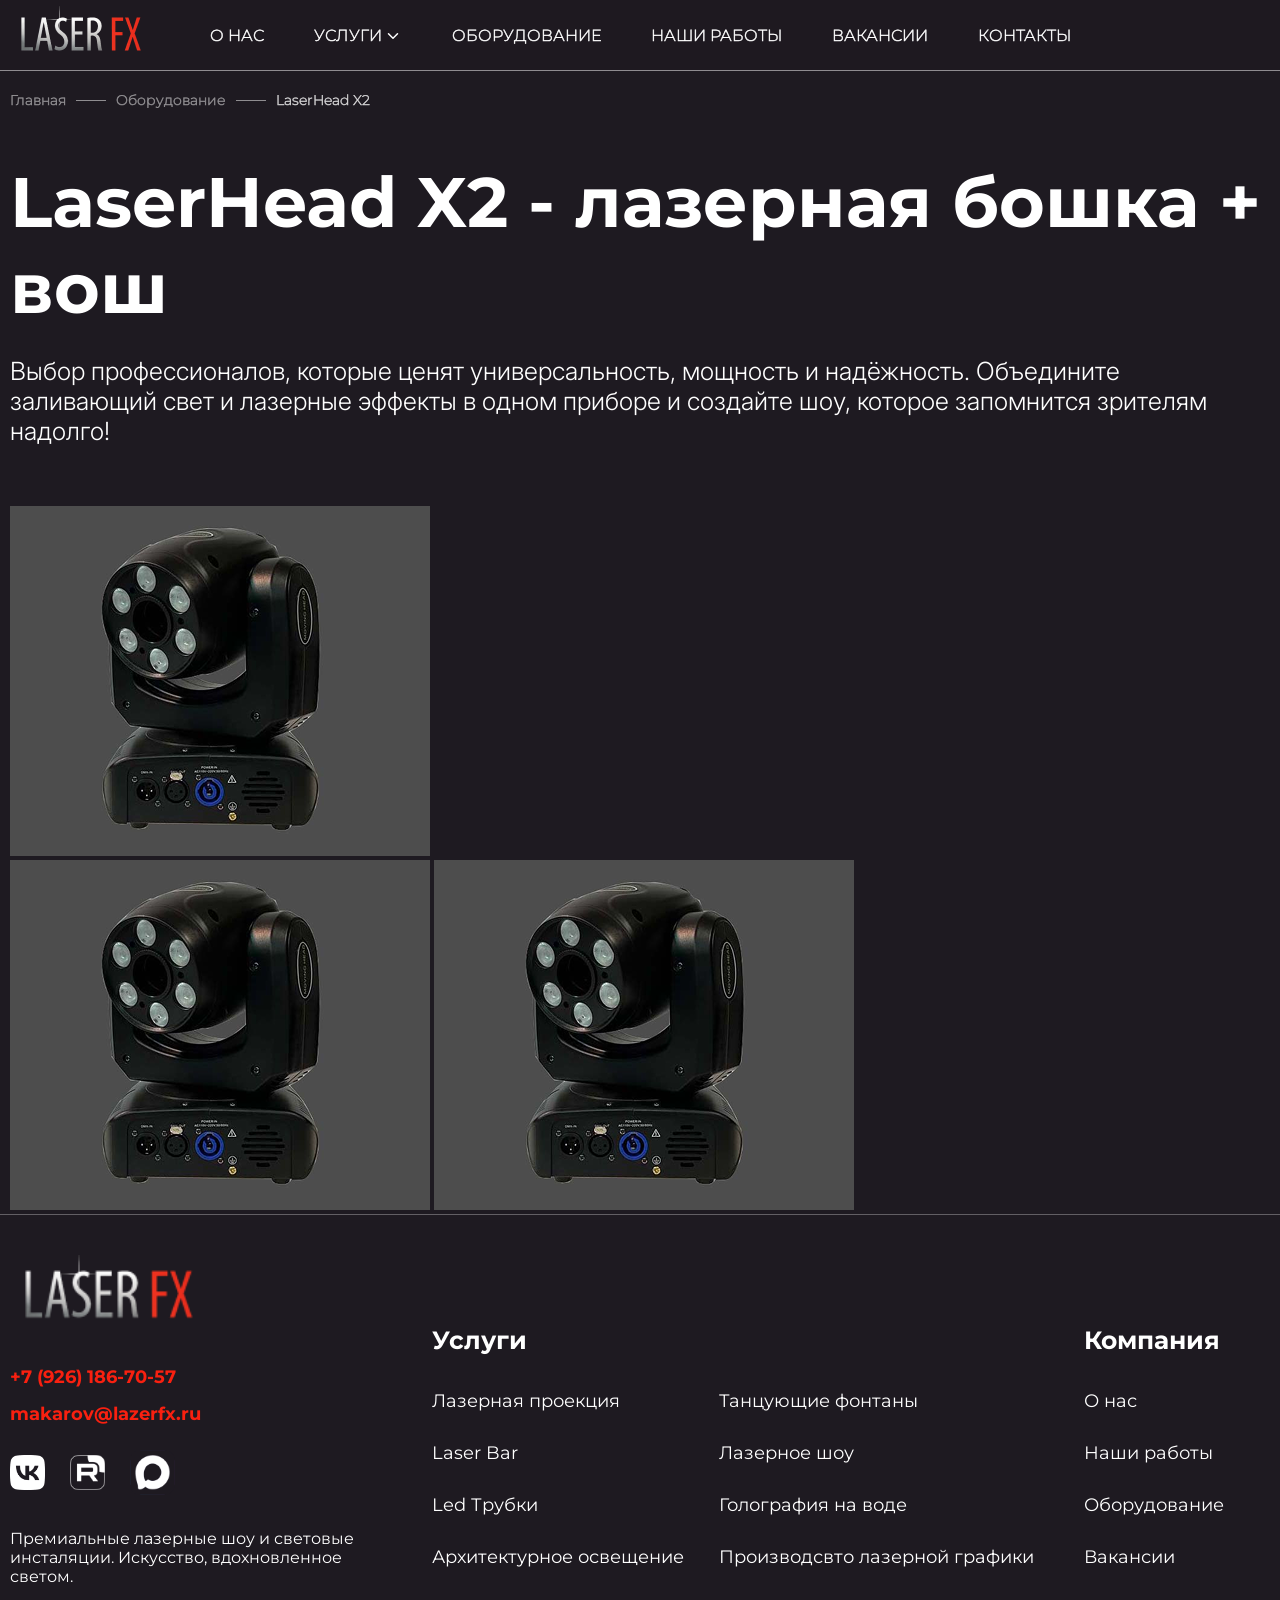
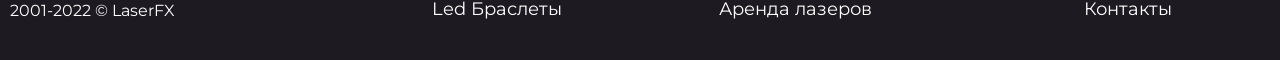
==== laserheadx2.html @ 549f7cf4 "Оборудовани asdasdaa" ====
<!DOCTYPE html>
<html lang="ru">

<head>
    <meta charset="utf-8" />
    <meta content="width=device-width, initial-scale=1.0" name="viewport" />
    <title>laserfx - Оборудование</title>
    <!-- 1. Preconnect to font domains early -->
    <link href="https://fonts.googleapis.com" rel="preconnect" />
    <link crossorigin="" href="https://fonts.gstatic.com" rel="preconnect" />
    <!-- 2. Load Google Fonts -->
    <link
        href="https://fonts.googleapis.com/css2?family=Inter:ital,opsz,wght@0,14..32,100..900;1,14..32,100..900&family=Montserrat:ital,wght@0,100..900;1,100..900&display=swap"
        rel="stylesheet" />

    <!-- 3. Preload critical above-the-fold image -->
    <link as="image" href="assets/images/main-page_main-bg.png" rel="preload" fetchpriority="high" />

    <!-- 4. Load main CSS -->
    <link rel="stylesheet" href="https://cdn.jsdelivr.net/npm/swiper@11/swiper-bundle.min.css" />
    <link href="assets/styles/index.css" rel="stylesheet" />

    <!-- 5. Initial background style to prevent white flash -->
    <style>
        body {
            background-color: #1E1A21;
            color: #fff;
            margin: 0;
            padding: 0;
        }
    </style>
</head>

<body>
    <div class="wrapper other-page">
        <div class="main">
            <header class="header">
                <div class="header_bg">
                    <div class="container">
                        <div class="header_inner">
                            <a class="logo" href="/">
                                <img alt="logo.png" fetchpriority="high" loading="eager" src="assets/images/logo.png"
                                    width="140" height="40" />
                            </a>
                            <nav>
                                <ul class="menu-items">
                                    <li>
                                        <a class="menu-list" href="#">О НАС</a>
                                    </li>
                                    <li>
                                        <div class="menu-list open-dropdownBtn">УСЛУГИ <img alt="dropdown-iconsvg"
                                                fetchpriority="high" height="18" loading="eager"
                                                src="assets/images/dropdown-icon.svg" width="18" /></div>
                                    </li>
                                    <li>
                                        <a class="menu-list" href="oborudov.html">ОБОРУДОВАНИЕ</a>
                                    </li>
                                    <li>
                                        <a class="menu-list" href="#">НАШИ РАБОТЫ</a>
                                    </li>
                                    <li>
                                        <a class="menu-list" href="#">ВАКАНСИИ</a>
                                    </li>
                                    <li>
                                        <a class="menu-list" href="#">КОНТАКТЫ</a>
                                    </li>
                                </ul>
                            </nav>
                            <div class="burger-menu_btn">
                                <img src="assets/images/burger-menu_btn.svg" alt="burger-menu_btn.svg"
                                    class="btn active" decoding="async">
                                <img src="assets/images/close-btn.svg" alt="close-btn.svg" class="btn" decoding="async">
                            </div>
                        </div>
                    </div>
                </div>
                <div class="menu-dropdown">
                    <div class="container">
                        <div class="menu-dropdown_inner">
                            <div class="menu-dropdown_leftside">
                                <div class="items">
                                    <li>
                                        <a href="#">Лазерная проекция</a>
                                    </li>
                                    <li>
                                        <a href="#">Laser Bar</a>
                                    </li>
                                    <li>
                                        <a href="#">Led Трубки</a>
                                    </li>
                                    <li>
                                        <a href="#">Архитектурное освещение</a>
                                    </li>
                                </div>
                                <div class="items">
                                    <li>
                                        <a href="#">Led Браслеты</a>
                                    </li>
                                    <li>
                                        <a href="#">Танцующие фонтаны</a>
                                    </li>
                                    <li>
                                        <a href="#">Лазерное шоу</a>
                                    </li>
                                    <li>
                                        <a href="#">Голография на воде</a>
                                    </li>
                                </div>
                                <div class="items">
                                    <li>
                                        <a href="#">Производсвто лазерной графики</a>
                                    </li>
                                    <li>
                                        <a href="#">Аренда лазеров</a>
                                    </li>
                                </div>
                            </div>
                            <div class="menu-dropdown_rightside">
                                <div class="contacts">
                                    <a class="tel" href="tel:+7 (926) 186-70-57">+7 (926) 186-70-57</a>
                                    <a class="email" href="mailto:makarov@lazerfx.ru">makarov@lazerfx.ru</a>
                                </div>
                                <div class="social-icons">
                                    <a class="icon" href="https://vk.com/laserfxru" style="width: 35px; height: 35px;">
                                        <img alt="vk-icon.svg" fetchpriority="low" height="128" loading="lazy"
                                            src="assets/images/vk-icon.png" width="128" decoding="async" />
                                    </a>
                                    <a class="icon" href="https://rutube.ru/channel/2838254/">
                                        <img alt="tg-icon.svg" fetchpriority="low" height="128" loading="lazy"
                                            src="assets/images/rutube.png" width="128" decoding="async" />
                                    </a>
                                    <a class="icon" href="https://max.ru/id502716780704_biz ">
                                        <img alt="youtube-icon.svg" fetchpriority="low" height="128" loading="lazy"
                                            src="assets/images/max.png" width="128" decoding="async" />
                                    </a>
                                </div>
                            </div>
                        </div>
                    </div>
                </div>
            </header>
            <section class="hero-section">
                <div class="container">
                    <div class="hero-section_inner">
                        <div class="contents">
                            <div class="breadcrumb">
                                <a href="/" class="item">Главная</a>
                                <div class="line"></div>
                                <a href="/" class="item">Оборудование</a>
                                <div class="line"></div>
                                <div class="item now">LaserHead X2 </div>
                            </div>
                            <h1 class="main-title">LaserHead X2 - лазерная бошка + вош</h1>
                            <p class="section-description">
                                Выбор профессионалов, которые ценят универсальность, мощность и надёжность. Объедините
                                заливающий свет и лазерные эффекты в одном приборе и создайте шоу, которое запомнится
                                зрителям надолго!
                            </p>
                        </div>
                    </div>
                </div>
            </section>

            <section class="product-section">
                <div class="container">
                    <div class="images-block">
                        <div class="img">
                            <img src="assets/images/product-section_img.png" alt="product-section_img.png" class="img">
                        </div>
                        <img src="assets/images/product-section_img.png" alt="product-section_img.png" class="img">
                        <img src="assets/images/product-section_img.png" alt="product-section_img.png" class="img">
                    </div>
                </div>
            </section>
        </div>
        <div class="container" style="position: relative;">
            <div class="back-icon">
                <img alt="back-icon.svg" decoding="async" height="20" loading="lazy" src="assets/images/back-icon.svg"
                    width="36" />
            </div>
        </div>



        <footer class="footer">
            <div class="container">
                <div class="footer_inner">
                    <div class="contacts-block">
                        <a href="/">
                            <img alt="logo.png" class="logo" decoding="async" loading="lazy"
                                src="assets/images/logo.png" width="140" height="40" />
                        </a>
                        <div class="items">
                            <a class="tel" href="tel:+79261867057">+7 (926) 186-70-57</a>
                            <a class="email" href="mailto:makarov@lazerfx.ru">makarov@lazerfx.ru</a>
                        </div>
                        <div class="social-icons">
                            <a href="https://vk.com/laserfxru"><img alt="vk-icon.png" class="icon" decoding="async"
                                    height="128" loading="lazy" src="assets/images/vk-icon.png" width="128" /></a>
                            <a href="https://rutube.ru/channel/2838254/"><img alt="rutube.png" class="icon"
                                    decoding="async" height="128" loading="lazy" src="assets/images/rutube.png"
                                    width="128" /></a>
                            <a href="https://max.ru/id502716780704_biz "><img alt="max.png" class="icon"
                                    decoding="async" height="128" loading="lazy" src="assets/images/max.png"
                                    width="128" /></a>
                        </div>
                        <div class="contents">
                            <p>Премиальные лазерные шоу и световые инсталяции. Искусство, вдохновленное светом.</p>
                            <p>2001-2022 © LaserFX</p>
                        </div>
                    </div>
                    <div class="footer-menu_block">
                        <div class="footer-menu">
                            <div class="menu-title">Услуги</div>
                            <div class="footer-nav">
                                <ul class="menu-list">
                                    <li class="menu-item">
                                        <a class="menu-link" href="#">Лазерная проекция</a>
                                    </li>
                                    <li class="menu-item">
                                        <a class="menu-link" href="#">Laser Bar</a>
                                    </li>
                                    <li class="menu-item">
                                        <a class="menu-link" href="#">Led Трубки</a>
                                    </li>
                                    <li class="menu-item">
                                        <a class="menu-link" href="#">Архитектурное освещение</a>
                                    </li>
                                    <li class="menu-item">
                                        <a class="menu-link" href="#">Led Браслеты</a>
                                    </li>
                                </ul>
                                <ul class="menu-list">
                                    <li class="menu-item">
                                        <a class="menu-link" href="#">Танцующие фонтаны</a>
                                    </li>
                                    <li class="menu-item">
                                        <a class="menu-link" href="#">Лазерное шоу</a>
                                    </li>
                                    <li class="menu-item">
                                        <a class="menu-link" href="#">Голография на воде</a>
                                    </li>
                                    <li class="menu-item">
                                        <a class="menu-link" href="#">Производсвто лазерной графики</a>
                                    </li>
                                    <li class="menu-item">
                                        <a class="menu-link" href="#">Аренда лазеров</a>
                                    </li>
                                </ul>
                            </div>
                        </div>
                        <div class="footer-menu">
                            <div class="menu-title">Компания</div>
                            <div class="footer-nav">
                                <ul class="menu-list">
                                    <li class="menu-item">
                                        <a class="menu-link" href="#">О нас</a>
                                    </li>
                                    <li class="menu-item">
                                        <a class="menu-link" href="#">Наши работы</a>
                                    </li>
                                    <li class="menu-item">
                                        <a class="menu-link" href="#">Оборудование</a>
                                    </li>
                                    <li class="menu-item">
                                        <a class="menu-link" href="#">Вакансии</a>
                                    </li>
                                    <li class="menu-item">
                                        <a class="menu-link" href="#">Контакты</a>
                                    </li>
                                </ul>
                            </div>
                        </div>
                    </div>
                </div>
            </div>
        </footer>
    </div>

    <!-- Backend-Friendly Image Modal -->
    <div id="image-modal" class="modal-overlay">
        <div class="modal-content">
            <div class="modal-close">
                <img src="assets/images/x.svg" alt="close">
            </div>
            <img src="" class="custom-image" alt="enlarged-project">
        </div>
    </div>

    <!-- Backend-Friendly Video Modal -->
    <div id="video-modal" class="modal-overlay">
        <div class="modal-content">
            <div class="modal-close">
                <img src="assets/images/x.svg" alt="close">
            </div>
            <div class="video-wrapper">
                <!-- If iframe-based (YouTube/Rutube), this iframe will be active -->
                <iframe id="modal-iframe" src="" width="100%" height="100%" allow="clipboard-write; autoplay"
                    webkitallowfullscreen mozallowfullscreen allowfullscreen
                    style="border: none; display: none; border-radius: 20px;"></iframe>

                <!-- If HTML5 video file based, this video player will be active -->
                <div id="modal-video-container" class="video-wrapper paused"
                    style="display: none; width: 100%; height: 100%;">
                    <video id="modal-video" src="" loop playsinline></video>
                    <div class="custom-controls">
                        <div class="control-bottom-row">
                            <button class="play-pause-btn" title="Play">
                                <svg class="play-icon" viewBox="0 0 24 24">
                                    <path d="M8 5v14l11-7z" />
                                </svg>
                                <svg class="pause-icon hidden" viewBox="0 0 24 24">
                                    <path d="M6 19h4V5H6v14zm8-14v14h4V5h-4z" />
                                </svg>
                            </button>
                            <div class="progress-bar-container">
                                <div class="progress-bar-fill"></div>
                            </div>
                        </div>
                    </div>
                </div>
            </div>
        </div>
    </div>

    <script src="https://cdn.jsdelivr.net/npm/swiper@11/swiper-bundle.min.js"></script>
    <script defer="" src="assets/js/script.js"></script>
</body>

</html>
---- assets/styles/index.css ----
* {
  margin: 0;
  padding: 0;
  box-sizing: border-box;
}

body {
  font-family: "Montserrat", sans-serif;
  background: #1E1A21;
}

.wrapper {
  overflow-x: clip;
  overflow-y: visible;
}

ul,
li {
  list-style: none;
}

a {
  text-decoration: none;
  color: #fff;
  cursor: pointer;
}

.main-title {
  color: #FFF;
  font-size: 70px;
  font-style: normal;
  font-weight: 700;
  line-height: normal;
}
.main-title span {
  color: #F92010;
  font-size: inherit;
  font-style: inherit;
  font-weight: inherit;
  line-height: inherit;
}

.section-title {
  color: #FFF;
  font-size: 50px;
  font-style: normal;
  font-weight: 900;
  line-height: normal;
}
.section-title span {
  color: #F92010;
  font-family: inherit;
  font-size: inherit;
  font-style: inherit;
  font-weight: inherit;
  line-height: inherit;
  text-transform: inherit;
}

.section-description {
  color: #FFF;
  font-family: Inter;
  font-size: 25px;
  font-style: normal;
  font-weight: 300;
  line-height: 30px;
  /* 120% */
}
.section-description span {
  color: #F92010;
  font-family: inherit;
  font-size: inherit;
  font-style: inherit;
  font-weight: inherit;
  line-height: inherit;
}

.main-btn {
  width: -moz-fit-content;
  width: fit-content;
  display: flex;
  padding: 20px;
  justify-content: center;
  align-items: center;
  gap: 10px;
  border-radius: 20px;
  border: 1px solid #FFF;
  color: #FFF;
  font-family: "Inter", sans-serif;
  font-size: 30px;
  font-style: normal;
  font-weight: 300;
  line-height: normal;
  transition: all 0.3s ease;
  text-transform: uppercase;
  cursor: pointer;
}
.main-btn:hover {
  border-radius: 20px;
  border: 1px solid rgba(255, 255, 255, 0.6);
  color: rgba(255, 255, 255, 0.6);
}

.service-page_section-title {
  color: #FFF;
  font-size: 45px;
  font-style: normal;
  font-weight: 700;
  line-height: normal;
  text-transform: uppercase;
}

.container {
  max-width: 1300px;
  width: 100%;
  margin: 0 auto;
  padding: 0 10px;
}

.main {
  min-height: 750px;
  height: -moz-fit-content;
  height: fit-content;
  position: relative;
  padding-top: 120px;
  margin-bottom: 60px;
}
.main::after {
  content: "";
  width: 100%;
  height: 118px;
  background: linear-gradient(0deg, #1E1A21 0%, rgba(30, 26, 33, 0) 100%);
  position: absolute;
  bottom: 0;
}

.back-icon {
  width: 80px;
  height: 80px;
  display: flex;
  align-items: center;
  justify-content: center;
  border-radius: 50%;
  background-color: rgba(30, 27, 33, 0.8);
  border: 0.5px solid #FFF;
  filter: drop-shadow(0 0 37px rgba(255, 255, 255, 0.4));
  position: fixed;
  bottom: 70px;
  right: -120px;
  z-index: 1000;
}
@media (min-width: 1340px) {
  .back-icon {
    right: calc((100vw - 1300px) / 2 - 120px);
  }
}
.back-icon {
  cursor: pointer;
  transition: all 0.3s ease;
  opacity: 0;
  visibility: hidden;
}
.back-icon.visible {
  opacity: 1;
  visibility: visible;
}
.back-icon:hover {
  opacity: 0.3;
}

.main_bg-img {
  position: absolute;
  top: 0;
  z-index: -1;
  width: 100%;
  height: 750px;
}
.main_bg-img img,
.main_bg-img video {
  width: 100%;
  height: 100%;
}

.header {
  background: rgba(30, 26, 33, 0.8);
  position: fixed;
  width: 100%;
  z-index: 999999;
  top: 0;
}
.header .header_bg {
  border-bottom: 0.3px solid rgba(255, 255, 255, 0.5);
  padding: 3px 0 2px 0;
}
.header .header_inner {
  display: flex;
  justify-content: center;
  align-items: center;
  position: relative;
  min-height: 65px;
}
@media screen and (max-width: 1210px) {
  .header .header_inner {
    justify-content: end;
  }
}
.header .header_inner nav {
  display: flex;
  align-items: center;
  gap: 98px;
}
@media screen and (max-width: 900px) {
  .header .header_inner nav {
    display: none;
  }
}
.header .header_inner ul {
  display: inline-flex;
  align-items: center;
  gap: 50px;
}
@media screen and (max-width: 1024px) {
  .header .header_inner ul {
    gap: 25px;
  }
}
.header .header_inner ul .menu-list {
  color: #FFF;
  leading-trim: both;
  text-edge: cap;
  -webkit-text-stroke-width: 0.5px;
  -webkit-text-stroke-color: #FFF;
  font-size: 16px;
  font-style: normal;
  font-weight: 300;
  line-height: normal;
  display: flex;
  align-items: center;
  cursor: pointer;
  gap: 2px;
  transition: all 0.3s ease;
}
.header .header_inner ul .menu-list img {
  transition: all 0.3s ease;
}
.header .header_inner ul .menu-list.active img {
  transform: rotate(180deg);
}
.header .header_inner ul .menu-list:hover {
  opacity: 0.3;
}
@media screen and (max-width: 900px) {
  .header .header_inner .burger-menu_btn {
    display: block;
  }
}
.header .header_inner .burger-menu_btn {
  display: none;
}
@media screen and (max-width: 900px) {
  .header .header_inner .burger-menu_btn {
    display: block;
  }
  .header .header_inner .burger-menu_btn .btn {
    display: none;
  }
  .header .header_inner .burger-menu_btn .btn.active {
    display: block;
  }
}
.header .logo {
  position: absolute;
  left: 0;
  width: 140px;
}
@media screen and (max-width: 480px) {
  .header .logo {
    width: 113px;
  }
}
.header .logo img {
  width: 100%;
  height: 100%;
}
.header .menu-dropdown {
  background: #1E1A21;
  padding: 40px 0 40px 0;
  opacity: 0;
  visibility: hidden;
  transition: all 0.5s ease-in-out;
  transform: translateY(-10px);
  position: absolute;
  width: 100%;
  left: 0;
  top: 100%;
  z-index: -1;
}
.header .menu-dropdown.active {
  opacity: 1;
  visibility: visible;
  transform: translateY(0);
}
.header .menu-dropdown .menu-dropdown_inner {
  display: flex;
  align-items: flex-end;
  justify-content: space-between;
}
.header .menu-dropdown_leftside {
  display: flex;
  align-items: start;
  gap: 55px;
}
.header .menu-dropdown_leftside .items {
  display: flex;
  flex-direction: column;
  align-items: flex-start;
  gap: 25px;
}
.header .menu-dropdown_leftside .items a {
  color: #FFF;
  font-family: Inter;
  font-size: 18px;
  font-style: normal;
  font-weight: 400;
  line-height: 30px;
  transition: all 0.3s ease;
}
.header .menu-dropdown_leftside .items a:hover {
  opacity: 0.3;
}
.header .menu-dropdown_rightside .contacts {
  display: flex;
  flex-direction: column;
  grid-gap: 20px;
  margin-bottom: 30px;
}
.header .menu-dropdown_rightside .contacts a {
  color: #F92010;
  text-align: right;
  font-size: 18px;
  font-style: normal;
  font-weight: 700;
  line-height: normal;
}
.header .menu-dropdown_rightside .social-icons {
  display: flex;
  align-items: center;
  gap: 10px;
}
.header .menu-dropdown_rightside .icon {
  width: 45px;
  height: 45px;
  aspect-ratio: 1/1;
}
.header .menu-dropdown_rightside .icon img {
  width: 100%;
  height: 100%;
  border-radius: 10px;
}

.hero-section .main-title {
  margin-bottom: 100px;
}
.hero-section .btns {
  display: flex;
  align-items: center;
  gap: 60px;
  align-self: stretch;
}
.hero-section .hero-section_inner {
  display: flex;
  align-items: start;
  justify-content: space-between;
}
.hero-section .social-icons {
  display: flex;
  flex-direction: column;
  gap: 15px;
  align-items: flex-start;
}
.hero-section .social-icons .icon {
  width: 45px;
  height: 45px;
  aspect-ratio: 1/1;
}
.hero-section .social-icons .icon img {
  width: 100%;
  height: 100%;
}

.marquee {
  margin-bottom: 58px;
  overflow: hidden;
  -webkit-user-select: none;
     -moz-user-select: none;
          user-select: none;
  display: flex;
}
.marquee .marquee__track {
  display: flex;
  align-items: center;
  animation: marquee-scroll 50s linear infinite;
  white-space: nowrap;
  will-change: transform;
  width: -moz-max-content;
  width: max-content;
}
.marquee .marquee__content {
  display: flex;
  align-items: center;
  gap: 30px;
  padding-right: 30px;
}
.marquee .marquee__item {
  color: #FFF;
  font-size: 45px;
  font-style: normal;
  font-weight: 700;
  line-height: normal;
  text-transform: uppercase;
  flex-shrink: 0;
}
.marquee .marquee__item em {
  color: #F92010;
  font-size: inherit;
  font-style: normal;
  font-weight: inherit;
  line-height: inherit;
  text-transform: inherit;
}
.marquee .marquee__dot {
  width: 59px;
  height: 59px;
  flex-shrink: 0;
}

@keyframes marquee-scroll {
  from {
    transform: translateX(0);
  }
  to {
    transform: translateX(-50%);
  }
}
.about-us {
  margin-bottom: 80px;
  padding-bottom: 100px;
  background: url(../images/about-us_bg.png), linear-gradient(180deg, rgba(30, 26, 33, 0) 40%, rgba(30, 26, 33, 0) 40%, rgba(255, 255, 255, 0.05) 100%);
  background-position: center -10%;
  background-size: 100%;
  background-repeat: no-repeat;
}
.about-us .section-title {
  text-align: center;
  margin-bottom: 30px;
}
.about-us .section-description {
  text-align: center;
  margin-bottom: 120px;
}
.about-us .about-us_block {
  display: flex;
  align-items: center;
  gap: 40px;
  align-self: stretch;
}
.about-us .about-us_block .item {
  text-align: center;
  display: flex;
  flex-direction: column;
}
.about-us .about-us_block .item .number {
  display: flex;
  justify-content: center;
  align-items: flex-end;
  gap: 15px;
  align-self: stretch;
}
.about-us .about-us_block .item .number p {
  color: #FFF;
  text-align: center;
  leading-trim: both;
  text-edge: cap;
  font-size: 170px;
  font-style: normal;
  font-weight: 700;
  line-height: normal;
  display: block;
}
.about-us .about-us_block .item .number span {
  color: #F92010;
  text-align: center;
  leading-trim: both;
  text-edge: cap;
  font-family: Inter;
  font-style: normal;
  line-height: normal;
  display: block;
}
.about-us .about-us_block .item .item_description {
  color: #FFF;
  text-align: center;
  font-family: Inter;
  font-size: 20px;
  font-style: normal;
  font-weight: 300;
  line-height: normal;
}

.services {
  margin-bottom: 40px;
}
.services .services_title-block {
  display: flex;
  align-items: center;
  justify-content: space-between;
  margin-bottom: 40px;
}
.services .services_block {
  display: flex;
  align-items: start;
  gap: 34px;
}
.services .services_block .services__lists {
  width: calc(40% - 17px);
}
.services .services_block .services__right {
  width: calc(60% - 17px);
}
.services .services__lists .item {
  border-top: 1px solid;
  -o-border-image: linear-gradient(to right, #FFF 0%, rgba(255, 255, 255, 0) 100%) 1;
     border-image: linear-gradient(to right, #FFF 0%, rgba(255, 255, 255, 0) 100%) 1;
  padding: 35px 0 35px 10px;
  cursor: pointer;
  transition: all 0.3s ease;
  display: flex;
  align-items: center;
  gap: 10px;
  position: relative;
}
.services .services__lists .item .icon {
  width: 40px;
  height: 40px;
  aspect-ratio: 1/1;
  transition: all 0.3s ease;
}
.services .services__lists .item .text {
  color: #F92010;
  leading-trim: both;
  text-edge: cap;
  font-size: 30px;
  font-style: normal;
  font-weight: 300;
  line-height: normal;
  display: block;
  transition: all 0.3s ease;
}
.services .services__lists .item:hover, .services .services__lists .item.active {
  background: rgba(255, 255, 255, 0.2);
}
.services .services__lists .item:hover .text, .services .services__lists .item.active .text {
  color: #FFF;
}
.services .services__lists .item:hover .icon, .services .services__lists .item.active .icon {
  filter: brightness(0) invert(1);
}
@keyframes fadeInTab {
  from {
    opacity: 0;
  }
  to {
    opacity: 1;
  }
}
.services .services__right .item {
  display: none;
  animation: fadeInTab 0.6s ease-in-out forwards;
}
.services .services__right .item.active {
  display: block;
}
.services .services__right .img-block {
  height: 515px;
  position: relative;
  margin-bottom: 156px;
}
.services .services__right .img-block::after {
  content: "";
  width: 100%;
  height: 150px;
  position: absolute;
  bottom: 0;
  left: 0;
  background: linear-gradient(0deg, #1E1A21 0%, rgba(30, 26, 33, 0) 100%);
  z-index: 9;
}
.services .services__right .img-block img {
  height: 100%;
  width: 100%;
  border-radius: 20px;
  border: 1px solid rgba(255, 255, 255, 0.8);
  background: #A44;
  -o-object-fit: cover;
     object-fit: cover;
  transition: transform 0.3s ease, border-color 0.3s ease;
  box-sizing: border-box;
}
.services .services__right .img-block:hover img {
  transform: scale(1.03);
  border-color: #F92010;
}
.services .services__right .img-block:hover::after {
  transform: scale(1.03);
}
.services .services__right .img-block .img-text {
  color: #FFF;
  text-align: right;
  font-family: Inter;
  font-size: 25px;
  font-style: normal;
  font-weight: 300;
  line-height: 30px;
  text-align: end;
  position: absolute;
  bottom: -32px;
  right: 31px;
  z-index: 10;
}
.services .services__right .main-btn {
  margin-left: auto;
}

.bg-sections {
  background: linear-gradient(0deg, rgba(30, 26, 33, 0) 40%, rgba(30, 26, 33, 0) 40%, rgba(255, 255, 255, 0.05) 100%);
  padding-top: 80px;
  padding-bottom: 80px;
  position: relative;
}
.bg-sections::after {
  content: "";
  width: 100%;
  height: 1759px;
  position: absolute;
  top: 205px;
  left: 0;
  background-image: url(../images/bg-sections_bg.png);
  background-size: cover;
  background-position: center;
  z-index: -1;
}

.realization {
  color: #FFF;
  margin-bottom: 100px;
}
.realization .section-title {
  text-align: center;
  margin-bottom: 60px;
  text-transform: uppercase;
}
.realization .blocks {
  display: flex;
  gap: 20px;
}
.realization .left-blocks {
  width: calc(70% - 10px);
  display: flex;
  flex-direction: column;
  gap: 20px;
}
.realization .left-blocks .item {
  width: 100%;
  height: 350px;
  background-size: cover;
  background-repeat: no-repeat;
  background-position: center;
  padding: 30px;
  border-radius: 20px;
  position: relative;
  overflow: hidden;
}
.realization .left-blocks .item::after {
  width: 100%;
  height: 100%;
  content: "";
  position: absolute;
  top: 0;
  left: 0;
  background: linear-gradient(0deg, rgba(30, 26, 33, 0) 0%, #1E1A21 100%);
}
.realization .left-blocks .item .item-title {
  color: #FFF;
  font-size: 30px;
  font-style: normal;
  font-weight: 900;
  line-height: normal;
  margin-bottom: 30px;
  position: relative;
  z-index: 1;
}
.realization .left-blocks .item .item-description {
  color: #FFF;
  font-family: Inter;
  font-size: 25px;
  font-style: normal;
  font-weight: 300;
  line-height: normal;
  max-width: 752.427px;
  position: relative;
  z-index: 1;
}
.realization .right-blocks {
  width: calc(30% - 10px);
  padding: 30px;
  background-size: cover;
  background-repeat: no-repeat;
  background-position: center;
  border-radius: 20px;
  position: relative;
  overflow: hidden;
  display: flex;
  flex-direction: column;
  justify-content: space-between;
}
.realization .right-blocks::after {
  width: 100%;
  height: 200px;
  content: "";
  position: absolute;
  top: 0;
  left: 0;
  background: linear-gradient(0deg, rgba(30, 26, 33, 0) 0%, #1E1A21 100%);
}
.realization .right-blocks::before {
  width: 100%;
  height: 250px;
  content: "";
  position: absolute;
  bottom: 0;
  left: 0;
  background: linear-gradient(0deg, rgba(30, 26, 33, 0) 0%, #1E1A21 90%);
  transform: rotate(180deg);
}
.realization .right-blocks .item-title {
  color: #FFF;
  font-size: 30px;
  font-style: normal;
  font-weight: 900;
  line-height: normal;
  position: relative;
  z-index: 1;
}
.realization .right-blocks .item-description {
  color: #FFF;
  font-family: Inter;
  font-size: 25px;
  font-style: normal;
  font-weight: 300;
  line-height: normal;
  position: relative;
  z-index: 1;
}

.precision .service-page_section-title {
  margin-bottom: 40px;
  text-transform: uppercase;
}
.precision .section-description {
  margin-bottom: 30px;
}
.precision .main-btn {
  margin-left: auto;
  margin-bottom: 80px;
}
.precision .section-title {
  text-transform: uppercase;
}

.precision_block {
  display: grid;
  grid-template-columns: repeat(9, 1fr);
  gap: 20px;
}
.precision_block .item {
  border-radius: 20px;
  border: 1px solid rgba(255, 255, 255, 0.8);
  overflow: hidden;
  width: 100%;
  height: 165px;
  grid-column: span 3;
  transition: all 0.3s ease;
  cursor: pointer;
}
.precision_block .item img {
  width: 100%;
  height: 100%;
  -o-object-fit: cover;
     object-fit: cover;
  display: block;
  transition: transform 0.3s ease;
}
.precision_block .item:hover {
  border: 1px solid #F92010;
}
.precision_block .item:hover img {
  transform: scale(1.05);
}
.precision_block .item:nth-child(1) {
  grid-column: span 5;
  grid-row: span 2;
  height: 350px;
}
.precision_block .item:nth-child(2), .precision_block .item:nth-child(3) {
  grid-column: span 4;
}

.event-section {
  background: linear-gradient(180deg, rgba(255, 255, 255, 0.05) 0%, rgba(30, 26, 33, 0) 40%, rgba(30, 26, 33, 0) 40%, rgba(255, 255, 255, 0.05) 100%);
  padding: 56px 0;
  position: relative;
  overflow: hidden;
}
.event-section::after {
  content: "";
  width: 1513px;
  height: 1450px;
  background-image: url("../images/event-section_bg.png");
  background-size: cover;
  background-position: center;
  background-repeat: no-repeat;
  position: absolute;
  top: -491px;
  left: -389px;
  z-index: -1;
}
.event-section .section-title {
  text-align: center;
  margin-bottom: 30px;
  text-transform: uppercase;
}
.event-section .section-description {
  max-width: 1073px;
  margin-bottom: 50px;
  text-align: center;
  margin-left: auto;
  margin-right: auto;
  font-size: 35px;
  line-height: 45px;
}
.event-section .main-btn {
  margin: 0 auto;
}

.footer {
  border-top: 1px solid rgba(255, 255, 255, 0.3);
  background: #1E1A21;
  padding: 40px 0;
  color: #FFF;
}
.footer .footer_inner {
  display: flex;
  align-items: end;
  gap: 45px;
  /* Reduced gap to give more room for text */
}
.footer .contacts-block .logo {
  width: 195px;
  height: auto;
  -o-object-fit: contain;
     object-fit: contain;
  margin-bottom: 30px;
}
.footer .contacts-block .items {
  display: flex;
  flex-direction: column;
  gap: 15px;
  margin-bottom: 25px;
}
.footer .contacts-block .items a {
  color: #F92010;
  font-size: 18px;
  font-style: normal;
  font-weight: 700;
  line-height: normal;
  transition: all 0.3s ease;
}
.footer .contacts-block .items a:hover {
  opacity: 0.3;
}
.footer .contacts-block .social-icons {
  display: flex;
  align-items: center;
  gap: 20px;
  margin-bottom: 30px;
}
.footer .contacts-block .social-icons .icon {
  width: 45px;
  height: 45px;
  aspect-ratio: 1/1;
  transition: all 0.3s ease;
}
.footer .contacts-block .social-icons .icon:hover {
  opacity: 0.3;
}
.footer .contacts-block .social-icons a:first-child .icon {
  width: 35px;
  height: 35px;
}
.footer .contacts-block .contents {
  max-width: 377px;
  display: flex;
  flex-direction: column;
  align-items: flex-start;
  gap: 15px;
  align-self: stretch;
}
.footer .footer-menu_block {
  display: flex;
  gap: 50px;
  /* Reduced gap between columns on desktop */
  align-items: start;
}
.footer .footer-menu_block .footer-menu .menu-title {
  color: #FFF;
  font-size: 25px;
  font-style: normal;
  font-weight: 700;
  line-height: normal;
  margin-bottom: 35px;
}
.footer .footer-menu_block .footer-menu .footer-nav {
  display: flex;
  align-items: center;
  gap: 35px;
  align-self: stretch;
}
.footer .footer-menu_block .footer-menu .menu-list {
  display: flex;
  flex-direction: column;
  justify-content: center;
  align-items: flex-start;
  gap: 30px;
}
.footer .footer-menu_block .footer-menu .menu-list .menu-link {
  color: #FFF;
  font-size: 18px;
  font-style: normal;
  font-weight: 400;
  line-height: normal;
  transition: all 0.3s ease;
  white-space: nowrap;
  /* Prevents text wrapping for long menu items on desktop */
}
.footer .footer-menu_block .footer-menu .menu-list .menu-link:hover {
  opacity: 0.3;
}
.footer {
  /* Professional mobile layout overrides to stack vertically below 990px */
}
@media screen and (max-width: 990px) {
  .footer .footer_inner {
    flex-direction: column;
    align-items: flex-start;
    gap: 40px;
  }
  .footer .footer-menu_block {
    flex-direction: column;
    gap: 35px;
    width: 100%;
  }
  .footer .footer-menu {
    width: 100%;
  }
  .footer .footer-menu .footer-nav {
    flex-direction: column;
    align-items: flex-start;
    gap: 30px;
  }
  .footer .footer-menu .menu-list .menu-link {
    white-space: normal;
    /* Let it wrap naturally on mobile screens */
  }
}

.services-page .main {
  padding-top: 90px;
  margin-bottom: 0;
}
.services-page .breadcrumb {
  display: inline-flex;
  align-items: center;
  gap: 10px;
  margin-bottom: 50px;
}
.services-page .breadcrumb .item {
  color: #FFF;
  leading-trim: both;
  text-edge: cap;
  -webkit-text-stroke-width: 0.5px;
  -webkit-text-stroke-color: #FFF;
  font-size: 14px;
  font-style: normal;
  font-weight: 300;
  line-height: normal;
  transition: all 0.3s ease;
  opacity: 0.5;
}
.services-page .breadcrumb .item:hover {
  opacity: 0.8;
}
.services-page .breadcrumb .item.now {
  opacity: 0.8;
}
.services-page .breadcrumb .line {
  opacity: 0.5;
  background: #FFF;
  width: 30px;
  height: 0.5px;
}
.services-page .hero-section_inner {
  display: block;
}
.services-page .hero-section .main-title {
  margin-bottom: 25px;
}
.services-page .hero-section .section-description {
  margin-bottom: 100px;
}
.services-page .hero-section .btns .main-btn {
  margin-left: auto;
}
.services-page .bg-sections2 {
  padding: 80px 0;
  position: relative;
}
.services-page .bg-sections2::after {
  content: "";
  width: 100%;
  height: 552px;
  background: linear-gradient(0deg, rgba(30, 26, 33, 0) 40%, rgba(30, 26, 33, 0) 40%, rgba(255, 255, 255, 0.05) 100%);
  position: absolute;
  top: 0;
  left: 0;
  z-index: -1;
}
.services-page .service-about {
  margin-bottom: 80px;
}
.services-page .service-about .service-page_section-title {
  margin-bottom: 40px;
}
.services-page .service-about .section-description {
  margin-bottom: 40px;
}
.services-page .service-about .video-block {
  width: 100%;
  height: 550px;
  border-radius: 20px;
  border: 1px solid rgba(255, 255, 255, 0.8);
  background-image: url(../images/service-about_video-block-img.png);
  background-position: center;
  background-repeat: no-repeat;
  background-size: cover;
  display: flex;
  align-items: center;
  justify-content: center;
}
.services-page .service-about .video-block .player-btn {
  cursor: pointer;
  border-radius: 50%;
  border: 1px solid #4D4D4D;
  background: rgba(255, 255, 255, 0.8);
  width: 90px;
  height: 90px;
  display: flex;
  align-items: center;
  justify-content: center;
  transition: all 0.3s ease;
}
.services-page .service-about .video-block .player-btn img {
  display: block;
  transform: translateX(3px);
  /* Optically center the triangle play icon */
}
.services-page .service-about .video-block .player-btn:hover {
  opacity: 0.8;
}

.other-service {
  background: linear-gradient(180deg, rgba(255, 255, 255, 0.05) 0%, rgba(30, 26, 33, 0) 40%, rgba(30, 26, 33, 0) 40%, rgba(255, 255, 255, 0.05) 100%);
  padding: 80px 0;
  position: relative;
  overflow: hidden;
}
.other-service::after {
  content: "";
  width: 1513px;
  height: 1657px;
  background-image: url(../images/event-section_bg.png);
  background-size: cover;
  background-position: center;
  background-repeat: no-repeat;
  position: absolute;
  top: -520px;
  left: -589px;
  z-index: -1;
  opacity: 0.5;
}
.other-service .service-page_section-title {
  margin-bottom: 40px;
}
.other-service .other-service_blocks {
  width: 100%;
  overflow: hidden;
  position: relative;
}
.other-service .other-service_blocks .swiper-wrapper {
  align-items: stretch;
}
.other-service .other-service_blocks .swiper-slide {
  height: -webkit-fill-available;
  height: -moz-available;
  height: stretch;
}
.other-service .item {
  display: block;
  text-decoration: none;
  height: 100%;
  border-radius: 20px;
  border: 1px solid rgba(255, 255, 255, 0.8);
  background: #1E1A21;
  overflow: hidden;
  position: relative;
  transition: all 0.3s ease;
  z-index: 992;
}
.other-service .item:hover {
  border-radius: 20px;
  border: 1px solid #F92010;
  background: #1E1A21;
}
.other-service .item:hover .img {
  transform: scale(1.05);
}
.other-service .item:hover .btn {
  color: #F92010 !important;
}
.other-service .item:hover .btn .icon {
  background-color: #F92010 !important;
}
.other-service .item .img {
  width: 100%;
  height: 248px;
  -o-object-fit: cover;
     object-fit: cover;
  transition: transform 0.3s ease;
}
.other-service .item .img-block {
  position: relative;
  overflow: hidden;
}
.other-service .item .img-block::after {
  content: "";
  width: 100%;
  height: 80px;
  background: linear-gradient(0deg, #1E1A21 0%, rgba(30, 26, 33, 0) 100%);
  position: absolute;
  bottom: 0;
  left: 0;
  z-index: 2;
}
.other-service .item .contents {
  padding: 20px;
  padding-bottom: 0;
  display: flex;
  flex-direction: column;
  gap: 40px;
  justify-content: space-between;
}
.other-service .item .contents .btn {
  position: absolute;
  bottom: 20px;
  right: 20px;
  display: flex;
  align-items: center;
  justify-content: end;
  gap: 10px;
  color: rgba(255, 255, 255, 0.8);
  font-family: Inter;
  font-size: 18px;
  font-style: normal;
  font-weight: 300;
  line-height: normal;
}
.other-service .item .contents .btn .icon {
  width: 20px;
  height: 20px;
  background-color: #FFF;
  -webkit-mask-image: url(../images/other-services_btn-icon.svg);
  mask-image: url(../images/other-services_btn-icon.svg) !important;
  -webkit-mask-repeat: no-repeat;
  mask-repeat: no-repeat !important;
  -webkit-mask-position: center;
  mask-position: center !important;
  -webkit-mask-size: contain;
  mask-size: contain;
  transition: all 0.3s ease;
}
.other-service .item .contents .btn .icon img {
  display: none;
}
.other-service .item .texts {
  padding-bottom: 82px;
}
.other-service .item .item_title {
  color: #FFF;
  leading-trim: both;
  text-edge: cap;
  font-size: 25px;
  font-style: normal;
  font-weight: 700;
  line-height: normal;
  margin-bottom: 15px;
}
.other-service .item .item_description {
  color: #FFF;
  font-size: 16px;
  font-style: normal;
  font-weight: 300;
  line-height: 30px;
}
.other-service .navigation {
  position: absolute;
  bottom: 207px;
  max-width: 1280px;
  width: 100%;
  display: flex;
  align-items: center;
  justify-content: space-between;
}
.other-service .navigation .prev {
  position: relative;
  left: -100px;
}
.other-service .navigation .next {
  position: relative;
  right: -100px;
}
.other-service .navigation .btn {
  width: 70px;
  height: 70px;
  border-radius: 50%;
  border: 1px solid rgba(255, 255, 255, 0.8);
  display: flex;
  align-items: center;
  justify-content: center;
  cursor: pointer;
  position: relative;
  background: transparent;
  transition: all 0.3s ease;
}
.other-service .navigation .btn::after {
  content: "";
  position: absolute;
  inset: 4px;
  border: 1px solid rgba(255, 255, 255, 0.8);
  border-radius: 50%;
}
.other-service .navigation .btn:hover {
  background: rgba(255, 255, 255, 0.5);
}
.other-service .navigation .btn svg {
  width: 13px;
  height: auto;
  position: relative;
  z-index: 2;
}

/* Body lock when modal is open */
body.modal-open {
  overflow: hidden;
}

/* Premium Blur-Background Modal Overlay */
.modal-overlay {
  position: fixed;
  top: 0;
  left: 0;
  width: 100%;
  height: 100%;
  background: rgba(0, 0, 0, 0);
  backdrop-filter: blur(15px);
  -webkit-backdrop-filter: blur(15px);
  z-index: 99999;
  display: flex;
  align-items: center;
  justify-content: center;
  opacity: 0;
  visibility: hidden;
  transition: opacity 0.4s ease, visibility 0.4s ease;
}
.modal-overlay.active {
  opacity: 1;
  visibility: visible;
}
.modal-overlay .modal-content {
  position: relative;
  width: 1300px;
  height: 650px;
  max-width: 90vw;
  max-height: 85vh;
  aspect-ratio: 2/1;
  display: flex;
  align-items: center;
  justify-content: center;
  transform: scale(0.95);
  transition: transform 0.4s cubic-bezier(0.34, 1.56, 0.64, 1);
  border-radius: 20px;
  overflow: hidden;
}
.modal-overlay .modal-content.active {
  transform: scale(1);
}
.modal-overlay .modal-content .custom-image {
  width: 100%;
  height: 100%;
  -o-object-fit: cover;
     object-fit: cover;
  border-radius: 20px;
  display: block;
}
.modal-overlay .modal-content .video-wrapper {
  position: relative;
  width: 100%;
  height: 100%;
  background: #000;
  border-radius: 20px;
  overflow: hidden;
}
.modal-overlay .modal-content .video-wrapper video {
  width: 100%;
  height: 100%;
  -o-object-fit: cover;
     object-fit: cover;
  display: block;
}
.modal-overlay .modal-content .video-wrapper {
  /* Custom Video Controls Overlay matching mockup */
}
.modal-overlay .modal-content .video-wrapper .custom-controls {
  position: absolute;
  bottom: 0;
  left: 0;
  width: 100%;
  padding: 30px 40px 30px 40px;
  background: linear-gradient(0deg, rgba(0, 0, 0, 0.8) 0%, rgba(0, 0, 0, 0) 100%);
  display: flex;
  flex-direction: column;
  gap: 15px;
  z-index: 10;
  opacity: 0;
  transition: opacity 0.3s ease;
}
.modal-overlay .modal-content .video-wrapper:hover .custom-controls, .modal-overlay .modal-content .video-wrapper.paused .custom-controls {
  opacity: 1;
}
.modal-overlay .modal-content .video-wrapper .control-bottom-row {
  display: flex;
  align-items: center;
  gap: 20px;
  width: 100%;
}
.modal-overlay .modal-content .video-wrapper .play-pause-btn {
  background: transparent;
  border: none;
  cursor: pointer;
  color: #fff;
  width: 32px;
  height: 32px;
  display: flex;
  align-items: center;
  justify-content: center;
  padding: 0;
  transition: transform 0.2s ease, color 0.2s ease;
}
.modal-overlay .modal-content .video-wrapper .play-pause-btn:hover {
  color: #F92010;
  transform: scale(1.1);
}
.modal-overlay .modal-content .video-wrapper .play-pause-btn svg {
  width: 24px;
  height: 24px;
  fill: currentColor;
}
.modal-overlay .modal-content .video-wrapper .play-pause-btn .hidden {
  display: none;
}
.modal-overlay .modal-content .video-wrapper {
  /* Sleek Red-White Progress Bar running across */
}
.modal-overlay .modal-content .video-wrapper .progress-bar-container {
  flex-grow: 1;
  height: 6px;
  background: rgba(255, 255, 255, 0.3);
  border-radius: 3px;
  cursor: pointer;
  position: relative;
  transition: height 0.2s ease;
}
.modal-overlay .modal-content .video-wrapper .progress-bar-container:hover {
  height: 8px;
}
.modal-overlay .modal-content .video-wrapper .progress-bar-container .progress-bar-fill {
  position: absolute;
  top: 0;
  left: 0;
  height: 100%;
  width: 0%;
  background: #F92010;
  /* Sleek red brand color */
  border-radius: 3px;
  transition: width 0.1s linear;
}
.modal-overlay .modal-content {
  /* Top-right close button inside video wrapper */
}
.modal-overlay .modal-content .modal-close {
  position: absolute;
  top: 25px;
  right: 25px;
  padding: 12px;
  background: #1E1A21;
  border-radius: 50%;
  display: flex;
  align-items: center;
  justify-content: center;
  color: #fff;
  font-size: 20px;
  font-weight: 300;
  cursor: pointer;
  transition: all 0.3s ease;
  z-index: 100;
  line-height: 1;
}
.modal-overlay .modal-content .modal-close:hover {
  background: #F92010;
  border-color: #F92010;
  transform: rotate(90deg);
}

.other-page .main {
  padding-top: 90px;
  margin-bottom: 0;
  min-height: auto;
  height: auto;
}
.other-page .main::after {
  display: none;
}
.other-page .breadcrumb {
  display: inline-flex;
  align-items: center;
  gap: 10px;
  margin-bottom: 50px;
}
.other-page .breadcrumb .item {
  color: #FFF;
  leading-trim: both;
  text-edge: cap;
  -webkit-text-stroke-width: 0.5px;
  -webkit-text-stroke-color: #FFF;
  font-size: 14px;
  font-style: normal;
  font-weight: 300;
  line-height: normal;
  transition: all 0.3s ease;
  opacity: 0.5;
}
.other-page .breadcrumb .item:hover {
  opacity: 0.8;
}
.other-page .breadcrumb .item.now {
  opacity: 0.8;
}
.other-page .breadcrumb .line {
  opacity: 0.5;
  background: #FFF;
  width: 30px;
  height: 0.5px;
}
.other-page .hero-section_inner {
  display: block;
}
.other-page .hero-section {
  margin-bottom: 60px;
}
.other-page .hero-section .main-title {
  margin-bottom: 25px;
}
.other-page .hero-section .section-description {
  margin-bottom: 0;
}

.oborudov-section .section-categories {
  position: sticky;
  top: 68px;
  /* Perfectly sits below the fixed header */
  z-index: 1000;
  background: #1E1A21;
  padding: 12px 0;
  margin-top: -12px;
  margin-bottom: 50px;
  border-bottom: 1px solid rgba(255, 255, 255, 0.1);
}
.oborudov-section .section-categories .categories-inner {
  display: flex;
  flex-wrap: wrap;
  align-items: center;
  gap: 12px;
}
.oborudov-section .section-categories .btn {
  display: flex;
  padding: 10px 20px;
  justify-content: center;
  align-items: center;
  border-radius: 30px;
  border: 1px solid rgba(255, 255, 255, 0.4);
  background: #2A262D;
  color: #FFF;
  font-family: Inter, sans-serif;
  font-size: 15px;
  font-style: normal;
  font-weight: 400;
  line-height: normal;
  transition: all 0.3s ease;
}
.oborudov-section .section-categories .btn:first-child {
  margin-left: 0;
}
.oborudov-section .section-categories .btn:hover {
  border-color: #FFF;
  opacity: 0.8;
}
.oborudov-section .section-categories .btn.active {
  border-color: #F92010;
  color: #F92010;
  background: rgba(249, 32, 16, 0.05);
  opacity: 1;
}
.oborudov-section .item {
  position: relative;
  padding-bottom: 40px;
  margin-bottom: 60px;
}
.oborudov-section .item:last-child {
  margin-bottom: 0;
  padding-bottom: 0;
}
.oborudov-section .item::after {
  content: "";
  position: absolute;
  bottom: 0;
  left: 50%;
  transform: translateX(-50%);
  width: 100vw;
  height: 1px;
  background: #FFF;
  opacity: 0.5;
}
.oborudov-section .item .service-page_section-title {
  margin-bottom: 40px;
}
.oborudov-section .item .section-description {
  margin-bottom: 60px;
}
.oborudov-section .item .item_blocks {
  display: flex;
  gap: 20px;
}
.oborudov-section .item .item_blocks .img {
  display: flex;
  height: 310px;
  padding: 46px 8.333px 47px 9.333px;
  flex-direction: column;
  justify-content: center;
  align-items: center;
  align-self: stretch;
  border-radius: 20px;
  border: 1px solid #FFF;
  background: #4D4D4D;
  margin-bottom: 20px;
  overflow: hidden;
  transition: all 0.3s ease;
}
.oborudov-section .item .item_blocks .block_description {
  color: #FFF;
  text-align: center;
  font-size: 25px;
  font-style: normal;
  font-weight: 700;
  line-height: normal;
  transition: all 0.3s ease;
}
.oborudov-section .item .item_blocks .item_block {
  transition: all 0.3s ease;
}
.oborudov-section .item .item_blocks .item_block:hover .img {
  border: 1px solid #F92010;
}
.oborudov-section .item .item_blocks .item_block:hover .block_description {
  color: #F92010;
}
.oborudov-section .end-block {
  margin-top: 80px;
  padding-bottom: 100px;
}
.oborudov-section .end-block .section-description {
  margin-bottom: 0;
}/*# sourceMappingURL=index.css.map */
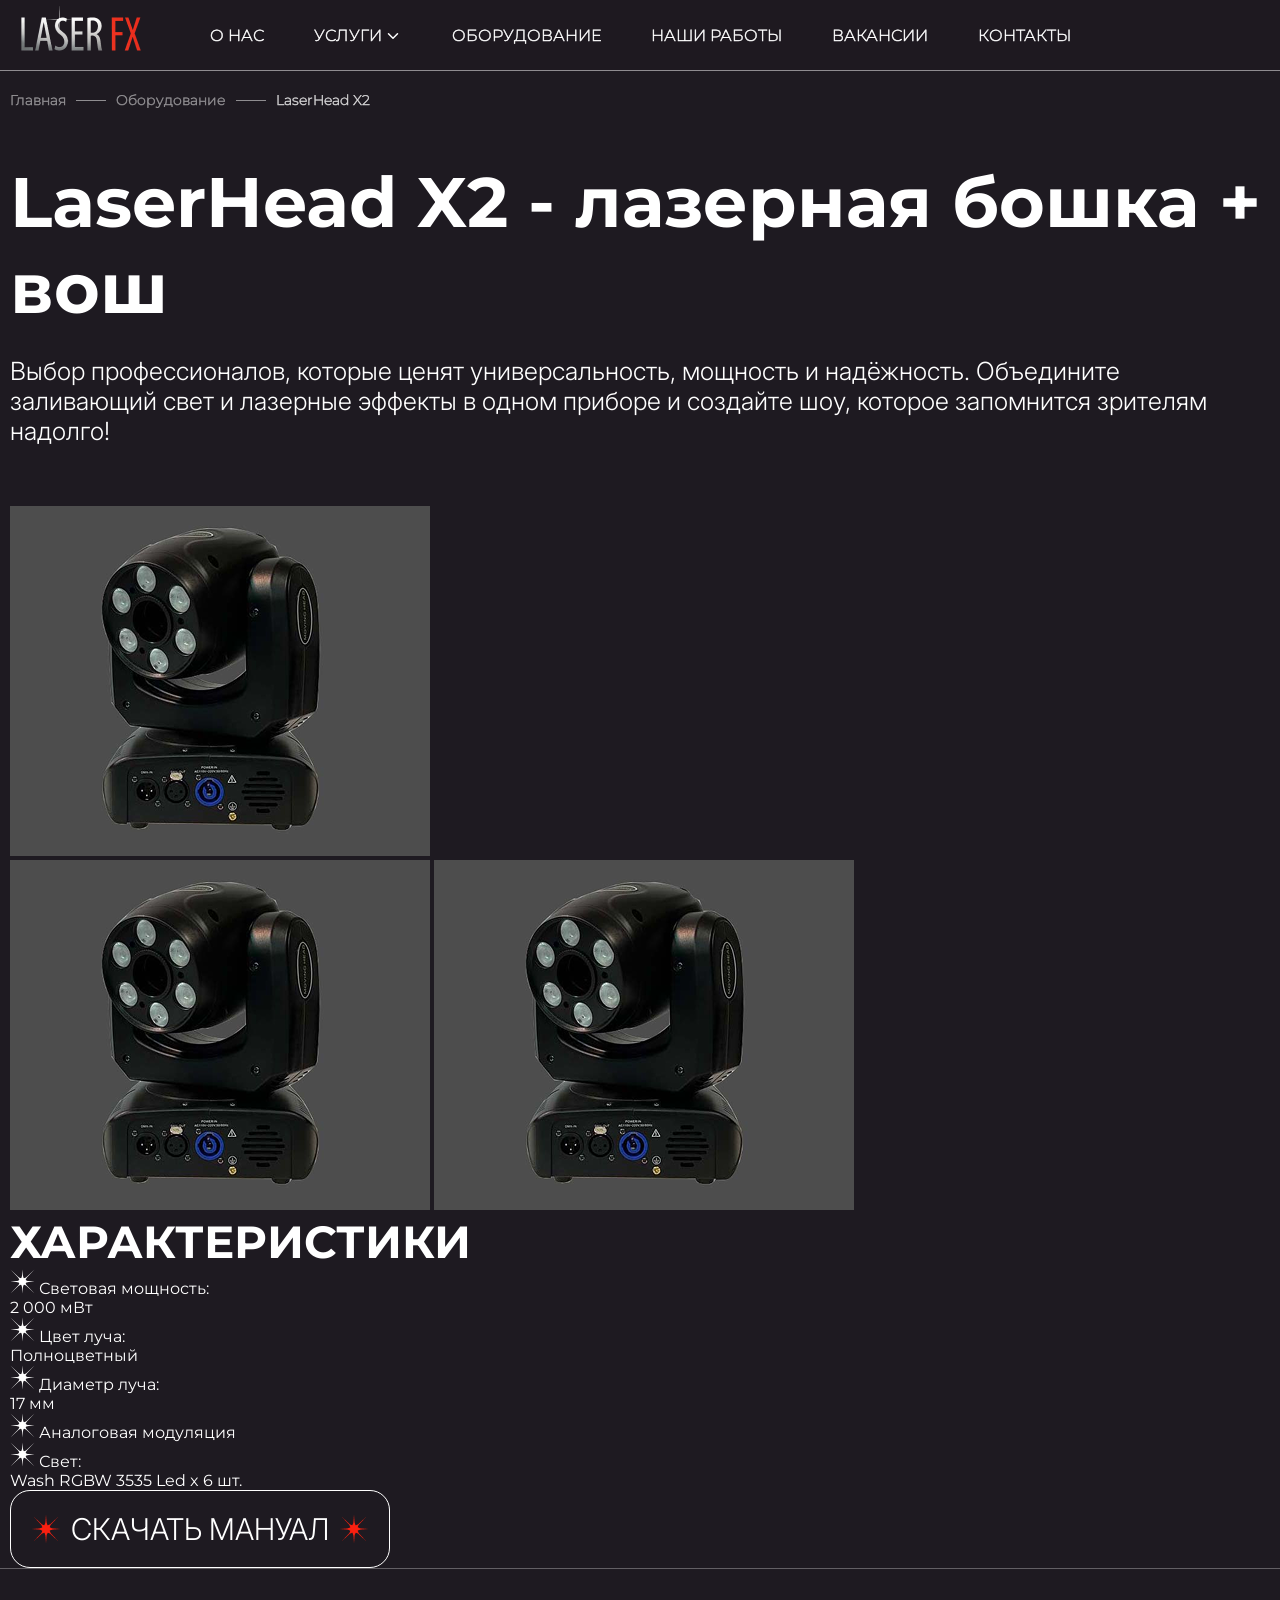
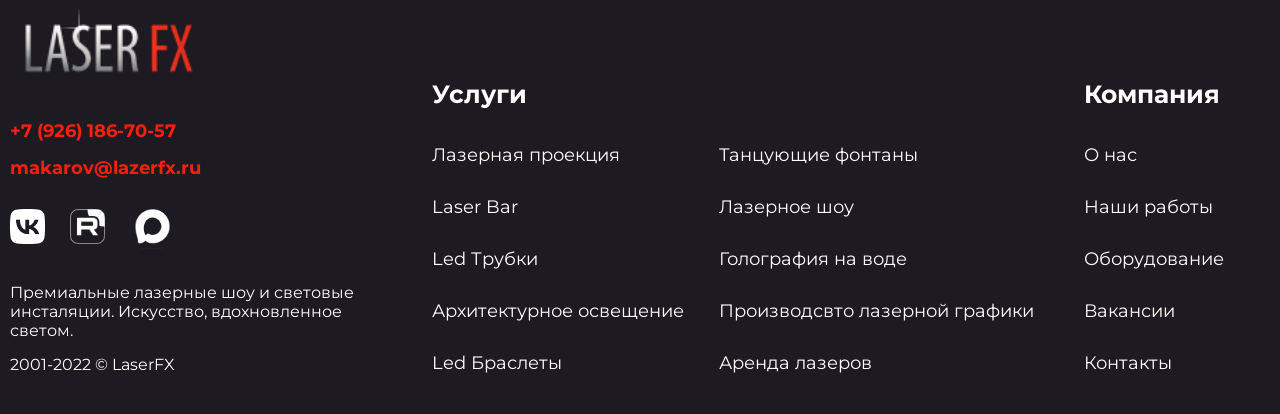
==== commit 7a788ff1: "Оборудовани asd123asd" ====
--- a/laserheadx2.html
+++ b/laserheadx2.html
@@ -169,6 +169,68 @@
                         </div>
                         <img src="assets/images/product-section_img.png" alt="product-section_img.png" class="img">
                         <img src="assets/images/product-section_img.png" alt="product-section_img.png" class="img">
+                    </div>
+                    <div class="specifications">
+                        <div class="contents">
+                            <h2 class="service-page_section-title">
+                                Характеристики
+                            </h2>
+                            <div class="about-block">
+                                <p class="text">
+                                    <img src="assets/images/white-star.svg" alt="white-star.svg" class="icon" />
+                                    Световая мощность:
+                                </p>
+                                <p class="text2">
+                                    2 000 мВт
+                                </p>
+                            </div>
+                            <div class="about-block">
+                                <p class="text">
+                                    <img src="assets/images/white-star.svg" alt="white-star.svg" class="icon" />
+                                    Цвет луча:
+                                </p>
+                                <p class="text2">
+                                    Полноцветный
+                                </p>
+                            </div>
+                            <!--  -->
+                            <div class="about-block">
+                                <p class="text">
+                                    <img src="assets/images/white-star.svg" alt="white-star.svg" class="icon" />
+                                    Диаметр луча:
+                                </p>
+                                <p class="text2">
+                                    17 мм
+                                </p>
+                            </div>
+                            <!--  -->
+                            <div class="about-block">
+                                <p class="text">
+                                    <img src="assets/images/white-star.svg" alt="white-star.svg" class="icon" />
+                                    Аналоговая модуляция
+                                </p>
+                            </div>
+                            <!--  -->
+                            <div class="about-block">
+                                <p class="text">
+                                    <img src="assets/images/white-star.svg" alt="white-star.svg" class="icon" />
+                                    Свет:
+                                </p>
+                                <p class="text2">
+                                    Wash RGBW 3535 Led x 6 шт.
+                                </p>
+                            </div>
+                            <!--  -->
+                        </div>
+                        <div class="download-btn">
+                            <a class="main-btn" href="#">
+                                <img alt="star-img.png" decoding="async" height="30" loading="lazy"
+                                    src="assets/images/star-img.png" width="30" />
+                                Скачать мануал
+                                <img alt="star-img.png" decoding="async" height="30" loading="lazy"
+                                    src="assets/images/star-img.png" width="30" />
+                            </a>
+                        </div>
                     </div>
                 </div>
             </section>
--- a/assets/styles/index.css
+++ b/assets/styles/index.css
@@ -1507,7 +1507,7 @@
   top: 68px;
   /* Perfectly sits below the fixed header */
   z-index: 1000;
-  background: #1E1A21;
+  background: rgba(30, 26, 33, 0.8);
   padding: 12px 0;
   margin-top: -12px;
   margin-bottom: 50px;
@@ -1579,6 +1579,7 @@
   gap: 20px;
 }
 .oborudov-section .item .item_blocks .img {
+  width: 310px;
   display: flex;
   height: 310px;
   padding: 46px 8.333px 47px 9.333px;
@@ -1603,6 +1604,7 @@
   transition: all 0.3s ease;
 }
 .oborudov-section .item .item_blocks .item_block {
+  display: block;
   transition: all 0.3s ease;
 }
 .oborudov-section .item .item_blocks .item_block:hover .img {
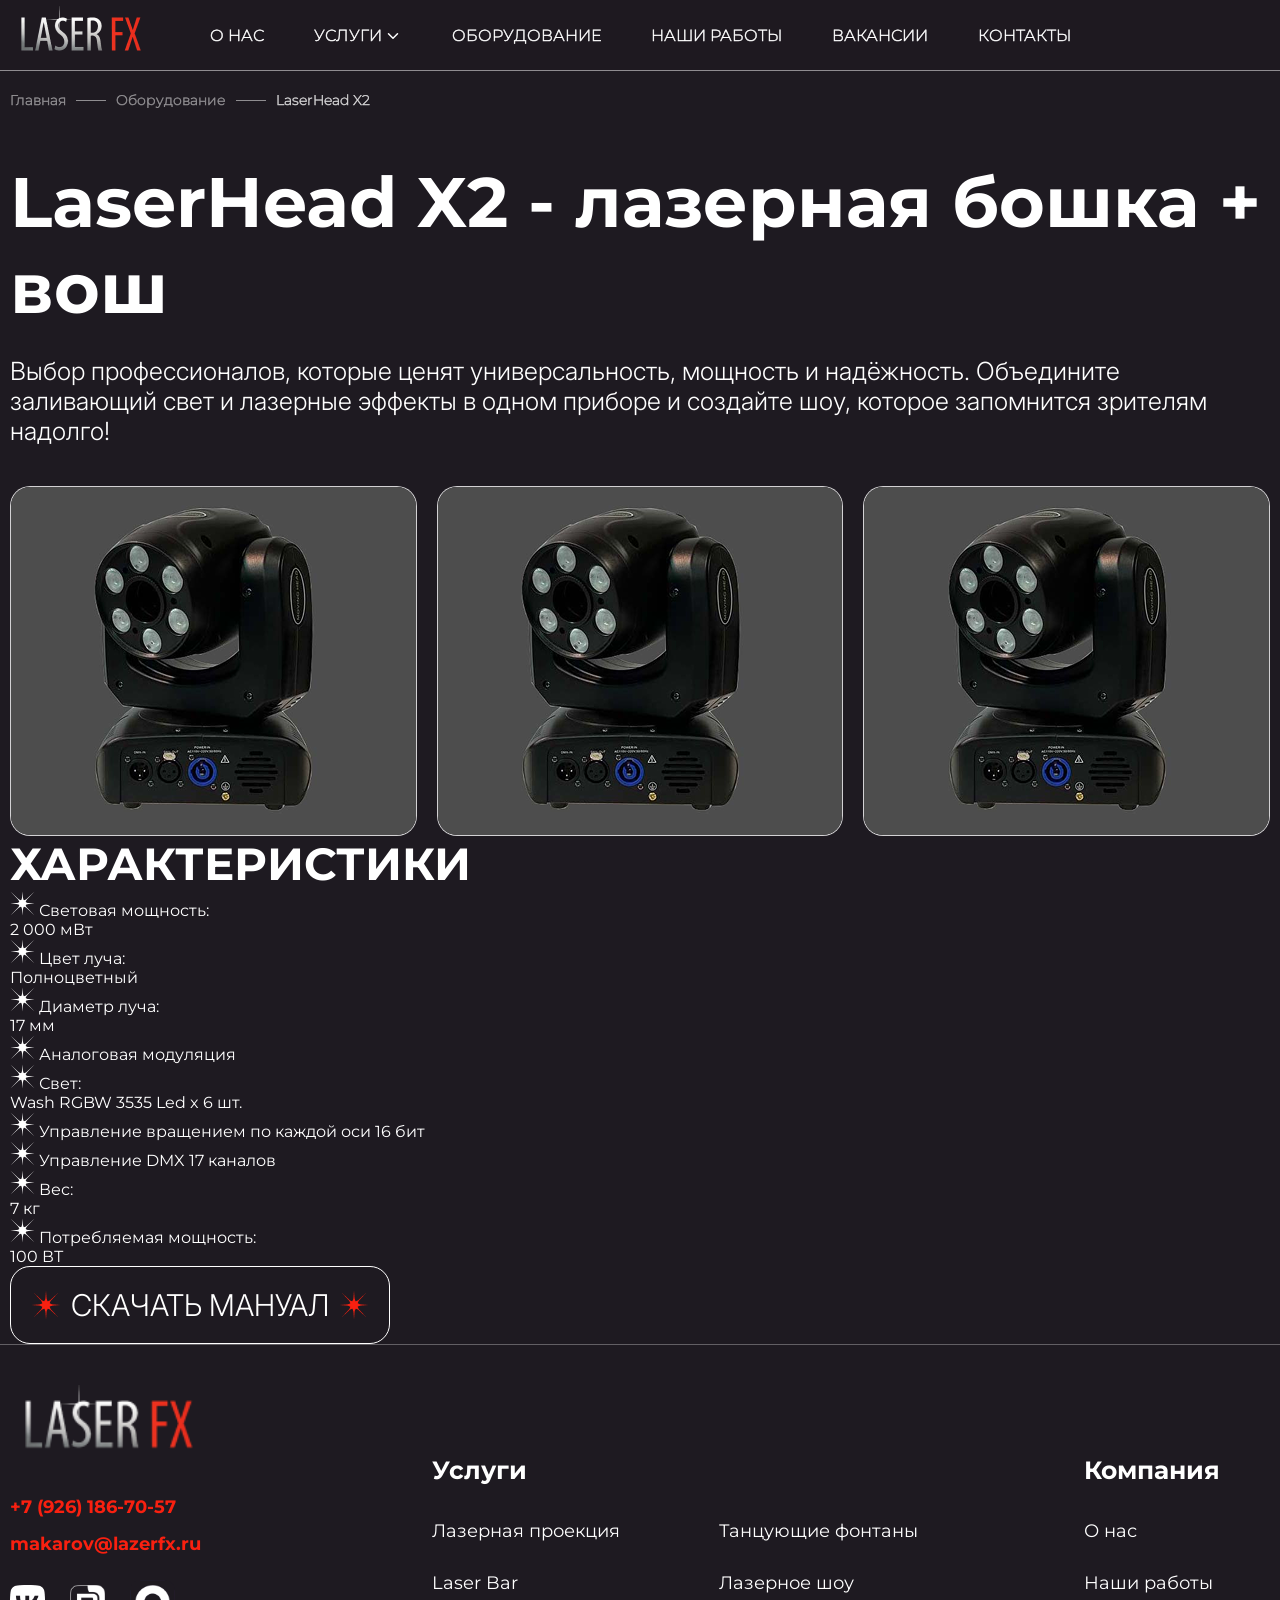
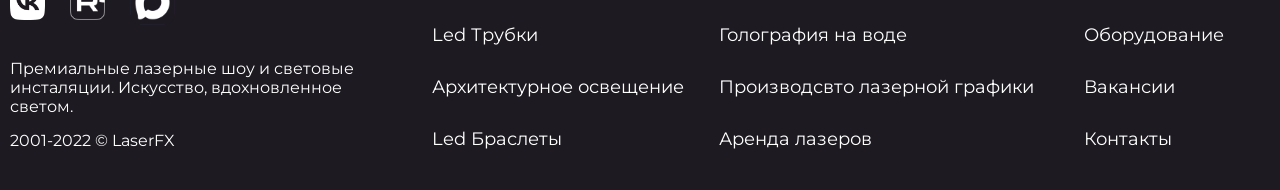
==== commit 45d4a23d: "Оборудовани asd123asd" ====
--- a/laserheadx2.html
+++ b/laserheadx2.html
@@ -139,7 +139,7 @@
                     </div>
                 </div>
             </header>
-            <section class="hero-section">
+            <section class="hero-section laserheadx2">
                 <div class="container">
                     <div class="hero-section_inner">
                         <div class="contents">
@@ -165,10 +165,14 @@
                 <div class="container">
                     <div class="images-block">
                         <div class="img">
-                            <img src="assets/images/product-section_img.png" alt="product-section_img.png" class="img">
-                        </div>
-                        <img src="assets/images/product-section_img.png" alt="product-section_img.png" class="img">
-                        <img src="assets/images/product-section_img.png" alt="product-section_img.png" class="img">
+                            <img src="assets/images/product-section_img.png" alt="product-section_img.png">
+                        </div>
+                        <div class="img">
+                            <img src="assets/images/product-section_img.png" alt="product-section_img.png">
+                        </div>
+                        <div class="img">
+                            <img src="assets/images/product-section_img.png" alt="product-section_img.png">
+                        </div>
                     </div>
                     <div class="specifications">
                         <div class="contents">
@@ -218,6 +222,40 @@
                                 </p>
                                 <p class="text2">
                                     Wash RGBW 3535 Led x 6 шт.
+                                </p>
+                            </div>
+                            <!--  -->
+                            <div class="about-block">
+                                <p class="text">
+                                    <img src="assets/images/white-star.svg" alt="white-star.svg" class="icon" />
+                                    Управление вращением по каждой оси 16 бит
+                                </p>
+                            </div>
+                            <!--  -->
+                            <div class="about-block">
+                                <p class="text">
+                                    <img src="assets/images/white-star.svg" alt="white-star.svg" class="icon" />
+                                    Управление DMX 17 каналов
+                                </p>
+                            </div>
+                            <!--  -->
+                            <div class="about-block">
+                                <p class="text">
+                                    <img src="assets/images/white-star.svg" alt="white-star.svg" class="icon" />
+                                    Вес:
+                                </p>
+                                <p class="text2">
+                                    7 кг
+                                </p>
+                            </div>
+                            <!--  -->
+                            <div class="about-block">
+                                <p class="text">
+                                    <img src="assets/images/white-star.svg" alt="white-star.svg" class="icon" />
+                                    Потребляемая мощность:
+                                </p>
+                                <p class="text2">
+                                    100 ВТ
                                 </p>
                             </div>
                             <!--  -->
--- a/assets/styles/index.css
+++ b/assets/styles/index.css
@@ -7,6 +7,7 @@
 body {
   font-family: "Montserrat", sans-serif;
   background: #1E1A21;
+  overflow: unset !important;
 }
 
 .wrapper {
@@ -1501,6 +1502,9 @@
 .other-page .hero-section .section-description {
   margin-bottom: 0;
 }
+.other-page .laserheadx2 {
+  margin-bottom: 40px;
+}
 
 .oborudov-section .section-categories {
   position: sticky;
@@ -1604,7 +1608,7 @@
   transition: all 0.3s ease;
 }
 .oborudov-section .item .item_blocks .item_block {
-  display: block;
+  max-width: 310px;
   transition: all 0.3s ease;
 }
 .oborudov-section .item .item_blocks .item_block:hover .img {
@@ -1619,4 +1623,32 @@
 }
 .oborudov-section .end-block .section-description {
   margin-bottom: 0;
+}
+
+.product-section .images-block {
+  display: flex;
+  gap: 20px;
+  align-items: center;
+}
+.product-section .images-block .img {
+  display: flex;
+  width: 420px;
+  height: 350px;
+  justify-content: center;
+  align-items: center;
+  border-radius: 20px;
+  border: 1px solid rgba(255, 255, 255, 0.8);
+  background: #4D4D4D;
+  overflow: hidden;
+  cursor: pointer;
+  transition: all 0.3s ease;
+}
+.product-section .images-block .img img {
+  transition: all 0.3s ease;
+}
+.product-section .images-block .img:hover {
+  border: 1px solid #F92010;
+}
+.product-section .images-block .img:hover img {
+  transform: scale(1.05);
 }/*# sourceMappingURL=index.css.map */
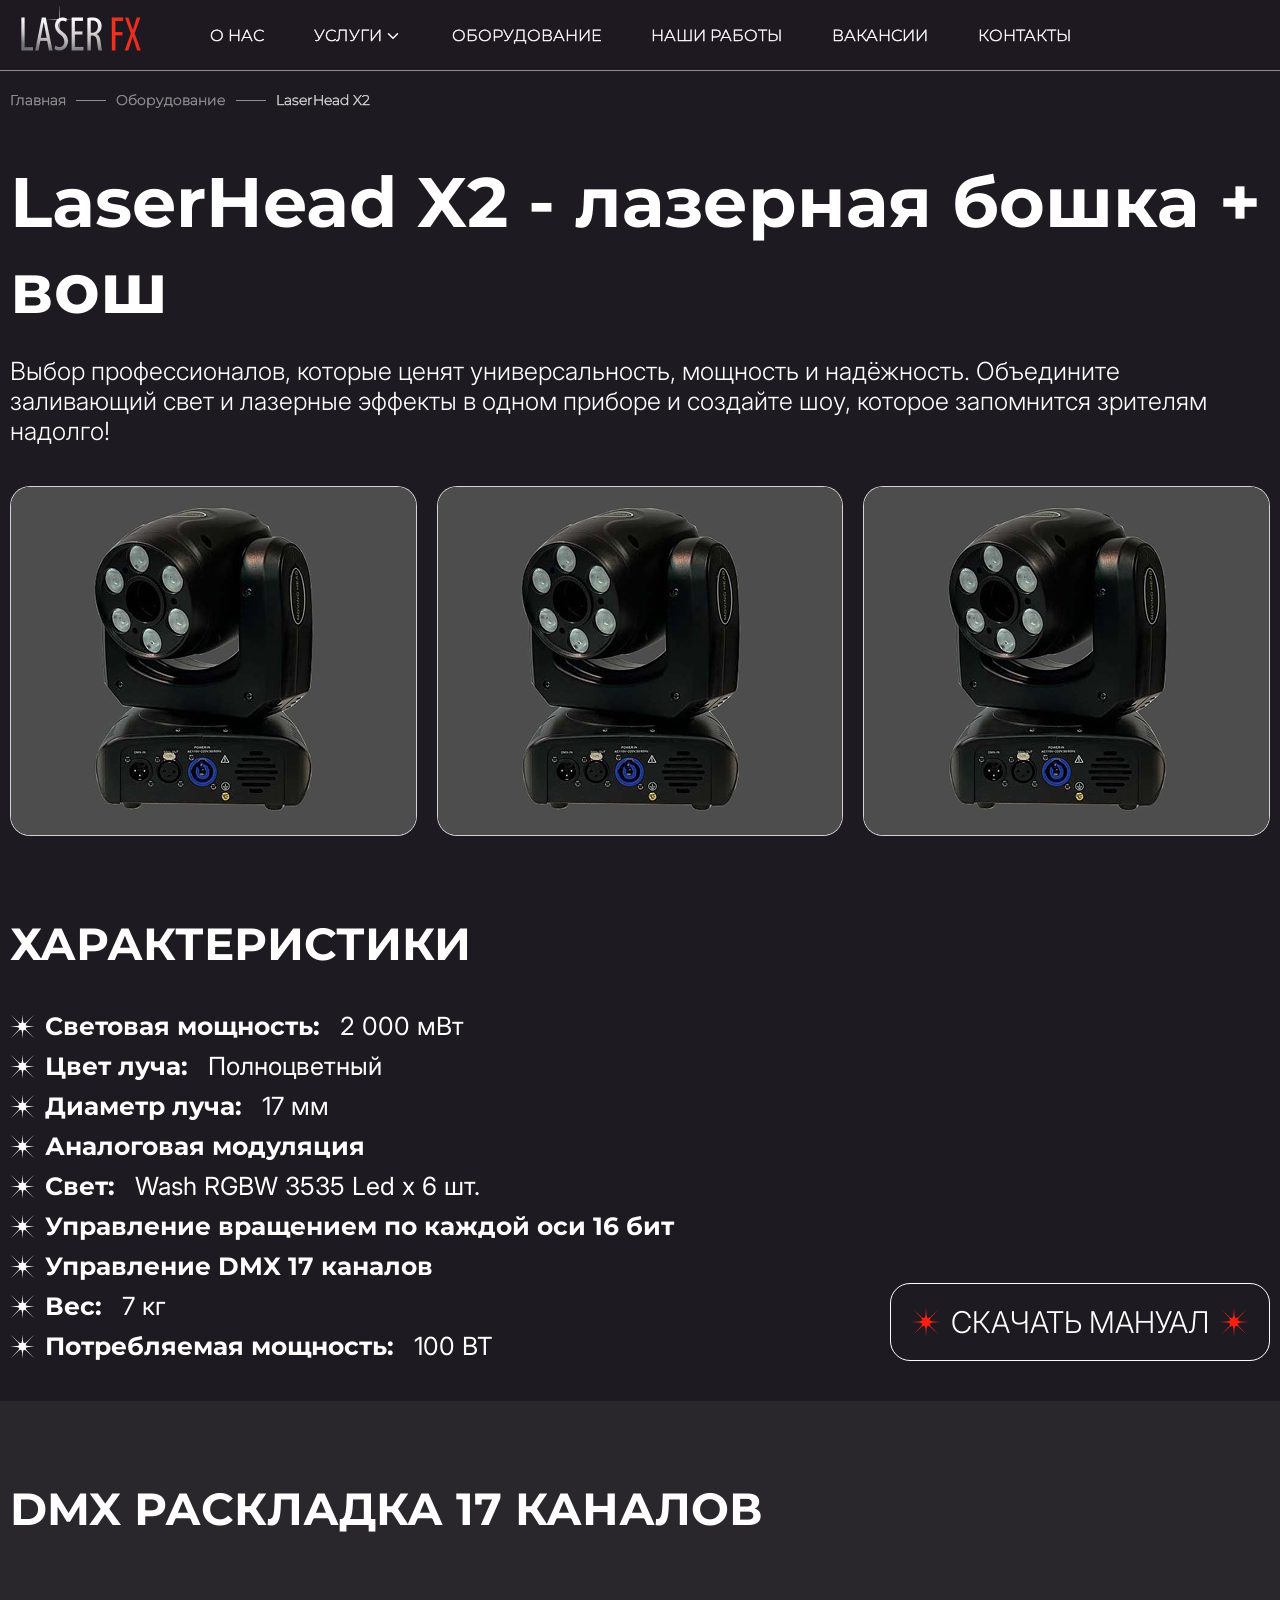
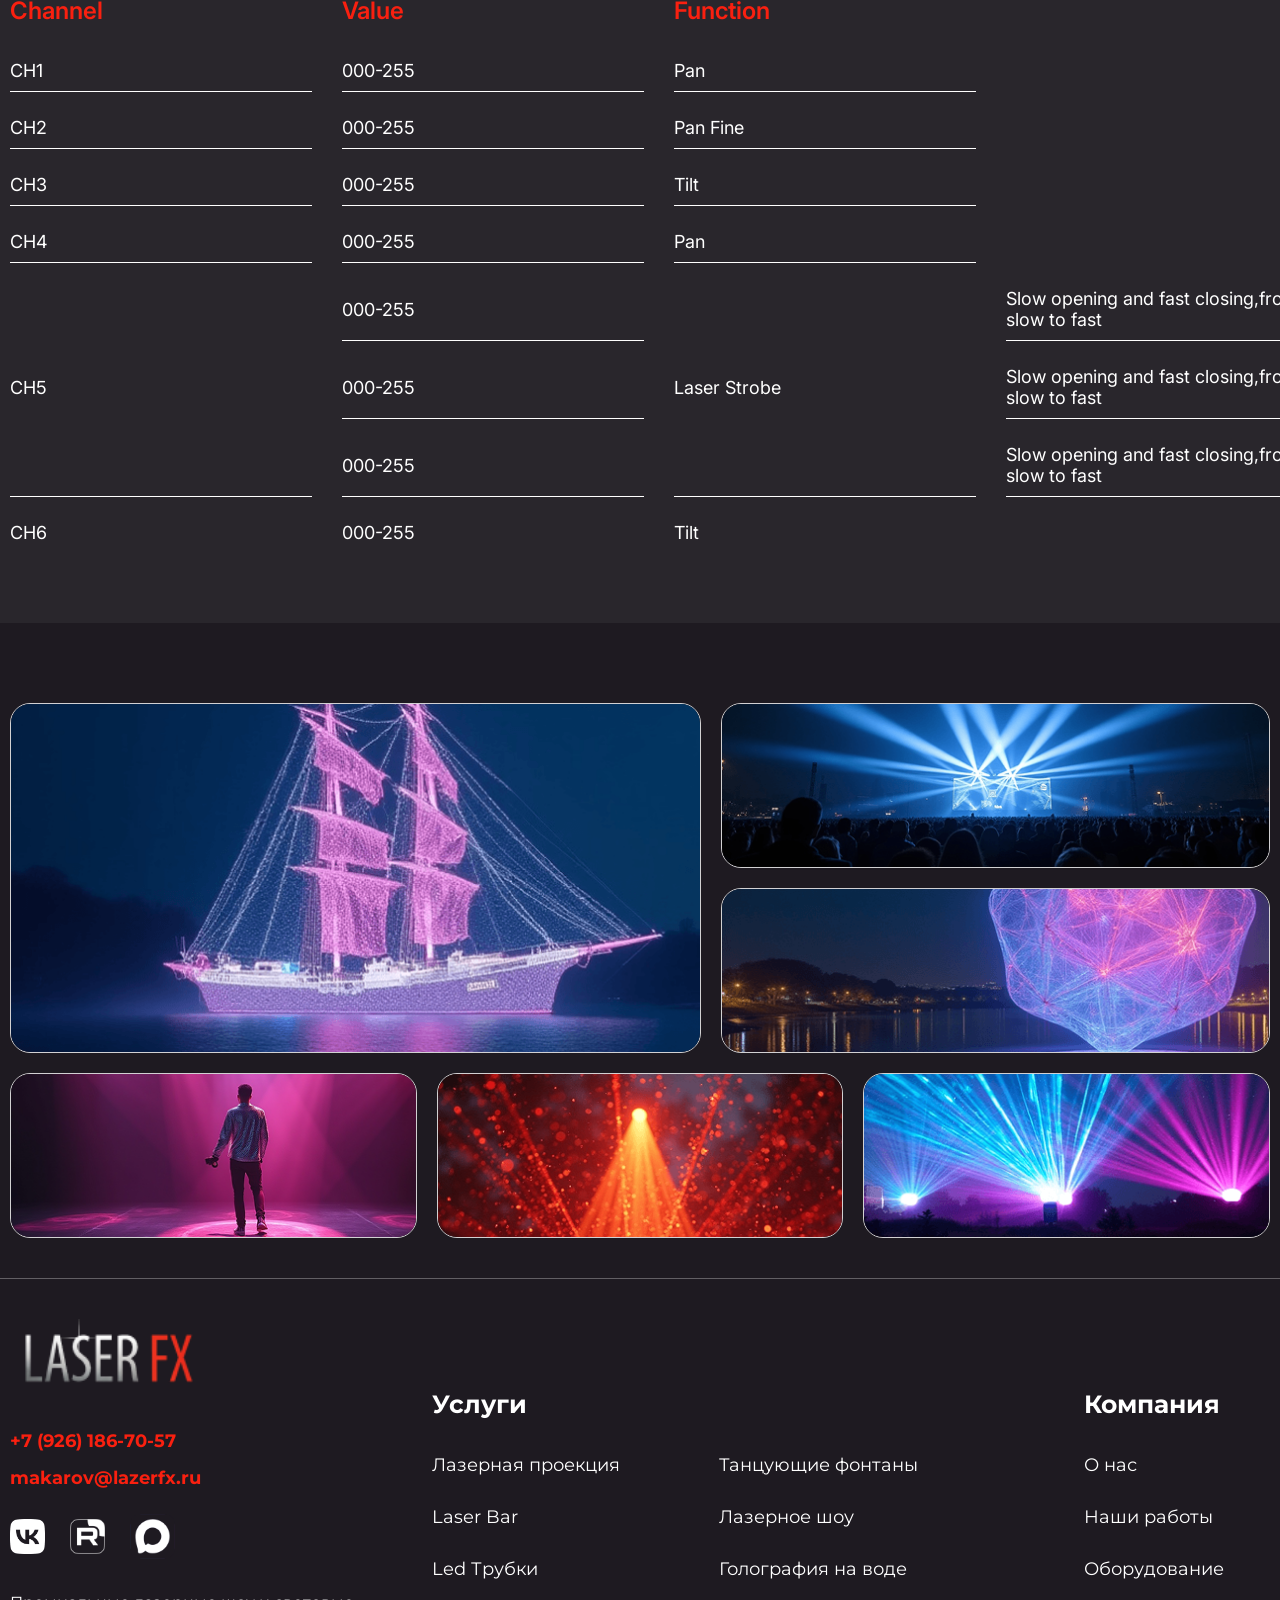
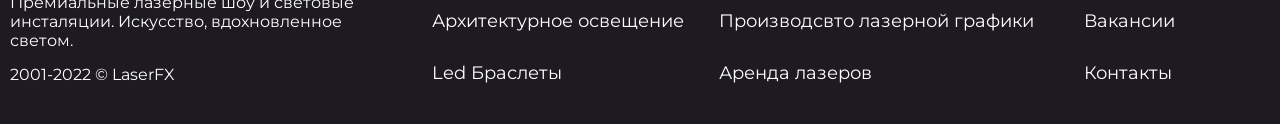
==== commit 564d593e: "Оборудовани a123asdasdiuy3asd9" ====
--- a/laserheadx2.html
+++ b/laserheadx2.html
@@ -272,6 +272,92 @@
                     </div>
                 </div>
             </section>
+            <section class="dmx17">
+                <div class="container">
+                    <h2 class="service-page_section-title">DMX РАСКЛАДКА 17 КАНАЛОВ</h2>
+                    <div class="dmx-table-container">
+                        <div class="dmx-table-div">
+                            <!-- Header Row -->
+                            <div class="dmx-header-cell">Channel</div>
+                            <div class="dmx-header-cell">Value</div>
+                            <div class="dmx-header-cell">Function</div>
+                            <div class="dmx-header-cell empty-cell"></div>
+
+                            <!-- Row 1: CH1 -->
+                            <div class="dmx-cell channel-col">CH1</div>
+                            <div class="dmx-cell">000-255</div>
+                            <div class="dmx-cell">Pan</div>
+                            <div class="dmx-cell empty-cell"></div>
+
+                            <!-- Row 2: CH2 -->
+                            <div class="dmx-cell channel-col">CH2</div>
+                            <div class="dmx-cell">000-255</div>
+                            <div class="dmx-cell">Pan Fine</div>
+                            <div class="dmx-cell empty-cell"></div>
+
+                            <!-- Row 3: CH3 -->
+                            <div class="dmx-cell channel-col">CH3</div>
+                            <div class="dmx-cell">000-255</div>
+                            <div class="dmx-cell">Tilt</div>
+                            <div class="dmx-cell empty-cell"></div>
+
+                            <!-- Row 4: CH4 -->
+                            <div class="dmx-cell channel-col">CH4</div>
+                            <div class="dmx-cell">000-255</div>
+                            <div class="dmx-cell">Pan</div>
+                            <div class="dmx-cell empty-cell"></div>
+
+                            <!-- Row 5: CH5 (Sub-rows spanning 3 rows) -->
+                            <div class="dmx-cell channel-col rowspan-cell">CH5</div>
+                            <div class="dmx-cell">000-255</div>
+                            <div class="dmx-cell rowspan-cell">Laser Strobe</div>
+                            <div class="dmx-cell desc-col">Slow opening and fast closing,from<br>slow to fast</div>
+
+                            <div class="dmx-cell">000-255</div>
+                            <div class="dmx-cell desc-col">Slow opening and fast closing,from<br>slow to fast</div>
+
+                            <div class="dmx-cell">000-255</div>
+                            <div class="dmx-cell desc-col">Slow opening and fast closing,from<br>slow to fast</div>
+
+                            <!-- Row 6: CH6 -->
+                            <div class="dmx-cell channel-col end-block">CH6</div>
+                            <div class="dmx-cell end-block">000-255</div>
+                            <div class="dmx-cell end-block">Tilt</div>
+                            <div class="dmx-cell empty-cell end-block"></div>
+                        </div>
+                    </div>
+                </div>
+            </section>
+            <section class="laserheadx-precision">
+                <div class="container">
+                    <div class="precision_block">
+                        <div class="item">
+                            <img alt="precision_img1.png" decoding="async" height="350" loading="lazy"
+                                src="assets/images/precision_img1.png" width="723">
+                        </div>
+                        <div class="item">
+                            <img alt="precision_img2.png" decoding="async" height="165" loading="lazy"
+                                src="assets/images/precision_img2.png" width="557">
+                        </div>
+                        <div class="item">
+                            <img alt="precision_img3.png" decoding="async" height="165" loading="lazy"
+                                src="assets/images/precision_img3.png" width="557">
+                        </div>
+                        <div class="item">
+                            <img alt="precision_img4.png" decoding="async" height="165" loading="lazy"
+                                src="assets/images/precision_img4.png" width="420">
+                        </div>
+                        <div class="item">
+                            <img alt="precision_img5.png" decoding="async" height="165" loading="lazy"
+                                src="assets/images/precision_img5.png" width="420">
+                        </div>
+                        <div class="item">
+                            <img alt="precision_img6.png" decoding="async" height="165" loading="lazy"
+                                src="assets/images/precision_img6.png" width="420">
+                        </div>
+                    </div>
+                </div>
+            </section>
         </div>
         <div class="container" style="position: relative;">
             <div class="back-icon">
--- a/assets/styles/index.css
+++ b/assets/styles/index.css
@@ -1506,6 +1506,9 @@
   margin-bottom: 40px;
 }
 
+.oborudov-section {
+  background: linear-gradient(180deg, rgba(255, 255, 255, 0.05) 0%, rgba(30, 26, 33, 0) 40%, rgba(30, 26, 33, 0) 40%, rgba(255, 255, 255, 0.05) 100%);
+}
 .oborudov-section .section-categories {
   position: sticky;
   top: 68px;
@@ -1629,6 +1632,7 @@
   display: flex;
   gap: 20px;
   align-items: center;
+  margin-bottom: 80px;
 }
 .product-section .images-block .img {
   display: flex;
@@ -1651,4 +1655,112 @@
 }
 .product-section .images-block .img:hover img {
   transform: scale(1.05);
+}
+.product-section .specifications {
+  display: flex;
+  align-items: end;
+  justify-content: space-between;
+  margin-bottom: 40px;
+}
+.product-section .specifications .contents .service-page_section-title {
+  margin-bottom: 40px;
+}
+.product-section .specifications .about-block {
+  display: flex;
+  align-items: center;
+  gap: 20px;
+  align-self: stretch;
+  margin-bottom: 10px;
+}
+.product-section .specifications .about-block:last-of-type {
+  margin-bottom: 0;
+}
+.product-section .specifications .about-block .text {
+  display: flex;
+  align-items: center;
+  gap: 10px;
+  color: #FFF;
+  font-size: 25px;
+  font-style: normal;
+  font-weight: 700;
+  line-height: normal;
+}
+.product-section .specifications .about-block .text img {
+  width: 25px;
+  height: 25px;
+  aspect-ratio: 1/1;
+}
+.product-section .specifications .about-block .text2 {
+  color: #FFF;
+  font-family: Inter;
+  font-size: 25px;
+  font-style: normal;
+  font-weight: 400;
+  line-height: normal;
+}
+
+.dmx17 {
+  padding: 80px 0;
+  margin-bottom: 80px;
+  background: rgba(255, 255, 255, 0.05);
+}
+.dmx17 .service-page_section-title {
+  margin-bottom: 60px;
+}
+.dmx17 .dmx-table-container {
+  width: 100%;
+}
+.dmx17 .dmx-table-div {
+  display: grid;
+  grid-template-columns: 302px 302px 302px 302px;
+  row-gap: 0;
+  -moz-column-gap: 30px;
+       column-gap: 30px;
+  width: 100%;
+  font-family: Inter, sans-serif;
+  text-align: left;
+}
+.dmx17 .dmx-table-div .dmx-header-cell {
+  color: #F92010;
+  font-size: 24px;
+  font-weight: 600;
+  line-height: normal;
+  padding-bottom: 25px;
+}
+.dmx17 .dmx-table-div .dmx-header-cell.empty-cell {
+  padding-bottom: 0;
+}
+.dmx17 .dmx-table-div .dmx-cell {
+  border-bottom: 1px solid #FFF;
+  padding: 10px 0;
+  display: flex;
+  align-items: center;
+  color: #FFF;
+  font-family: Inter;
+  font-size: 18px;
+  font-style: normal;
+  font-weight: 400;
+  line-height: normal;
+  margin-bottom: 15px;
+}
+.dmx17 .dmx-table-div .dmx-cell.channel-col {
+  font-weight: 400;
+}
+.dmx17 .dmx-table-div .dmx-cell.rowspan-cell {
+  grid-row: span 3;
+  align-self: stretch;
+  align-items: center;
+}
+.dmx17 .dmx-table-div .dmx-cell.empty-cell {
+  border-bottom: none;
+  padding: 0;
+}
+.dmx17 .dmx-table-div .dmx-cell.end-block {
+  margin-bottom: 0;
+  padding-bottom: 0;
+  border-bottom: none;
+}
+
+.laserheadx-precision {
+  margin-bottom: 40px;
 }/*# sourceMappingURL=index.css.map */
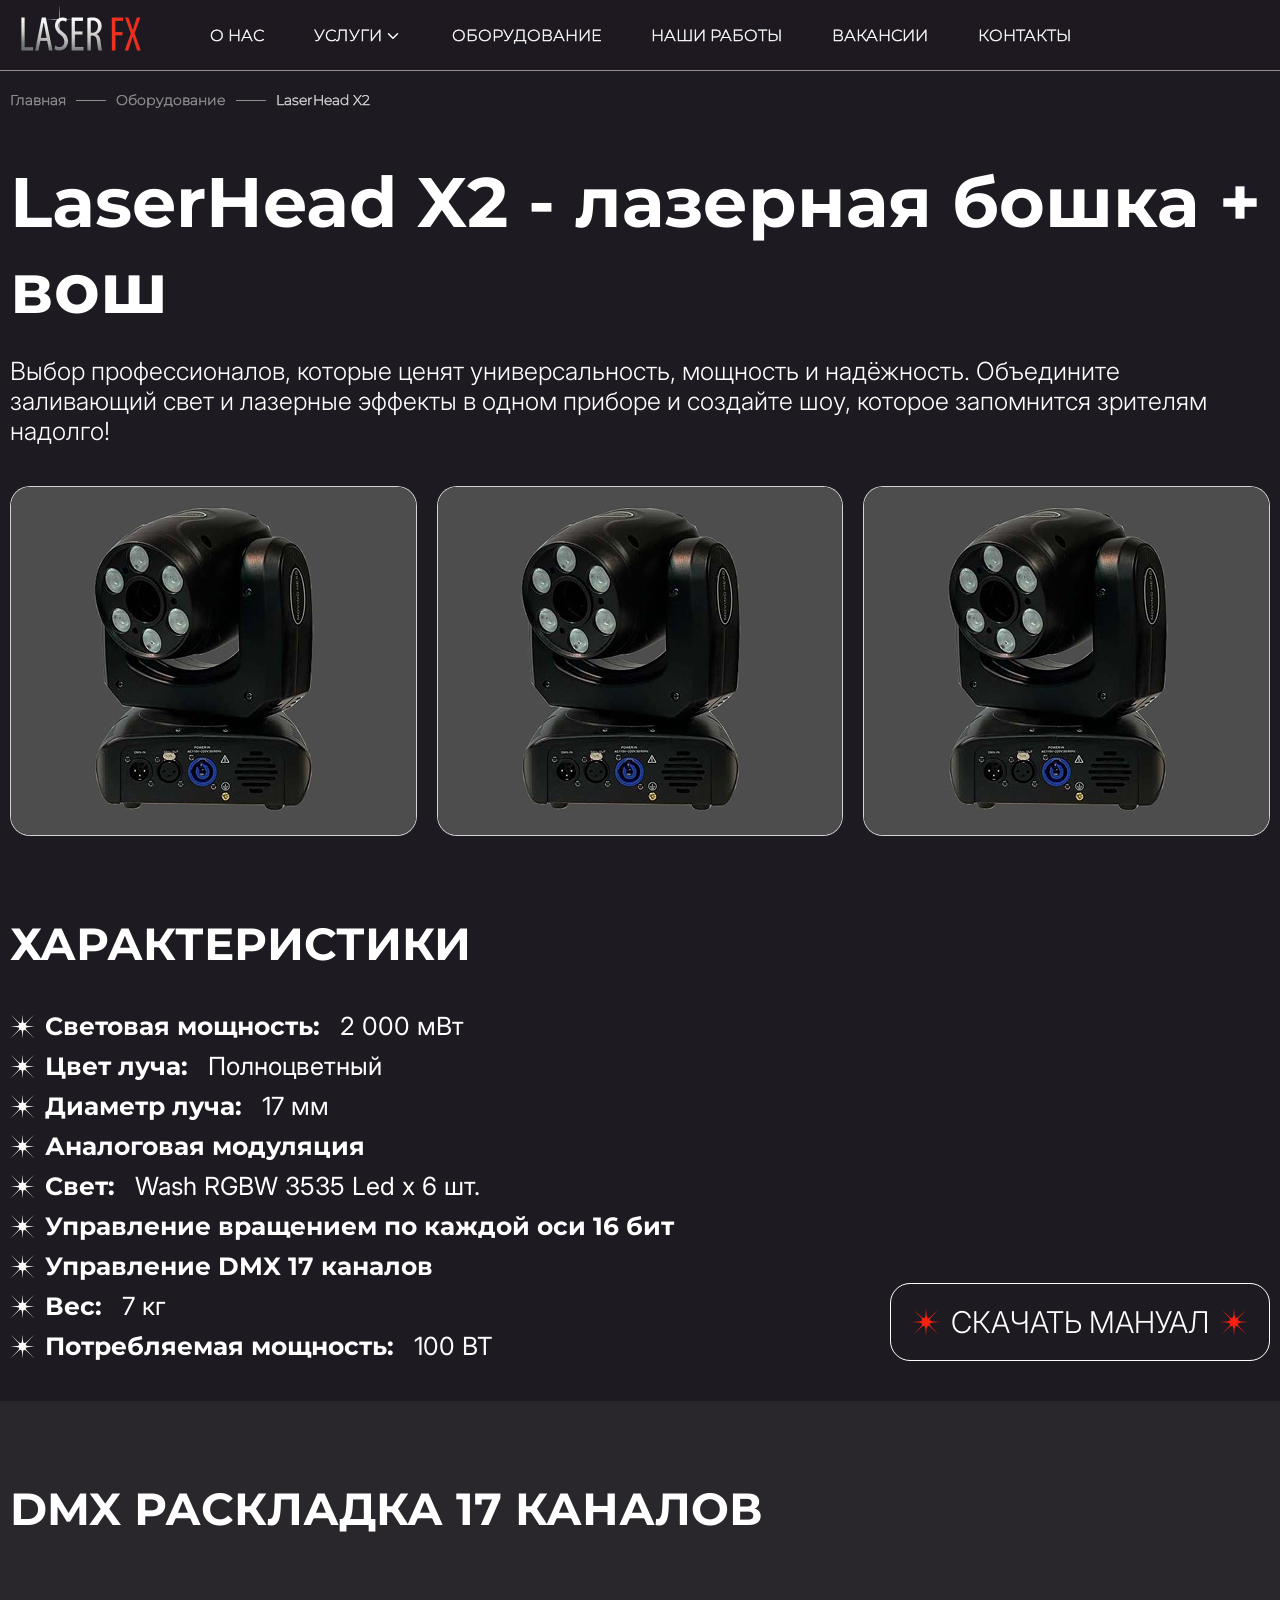
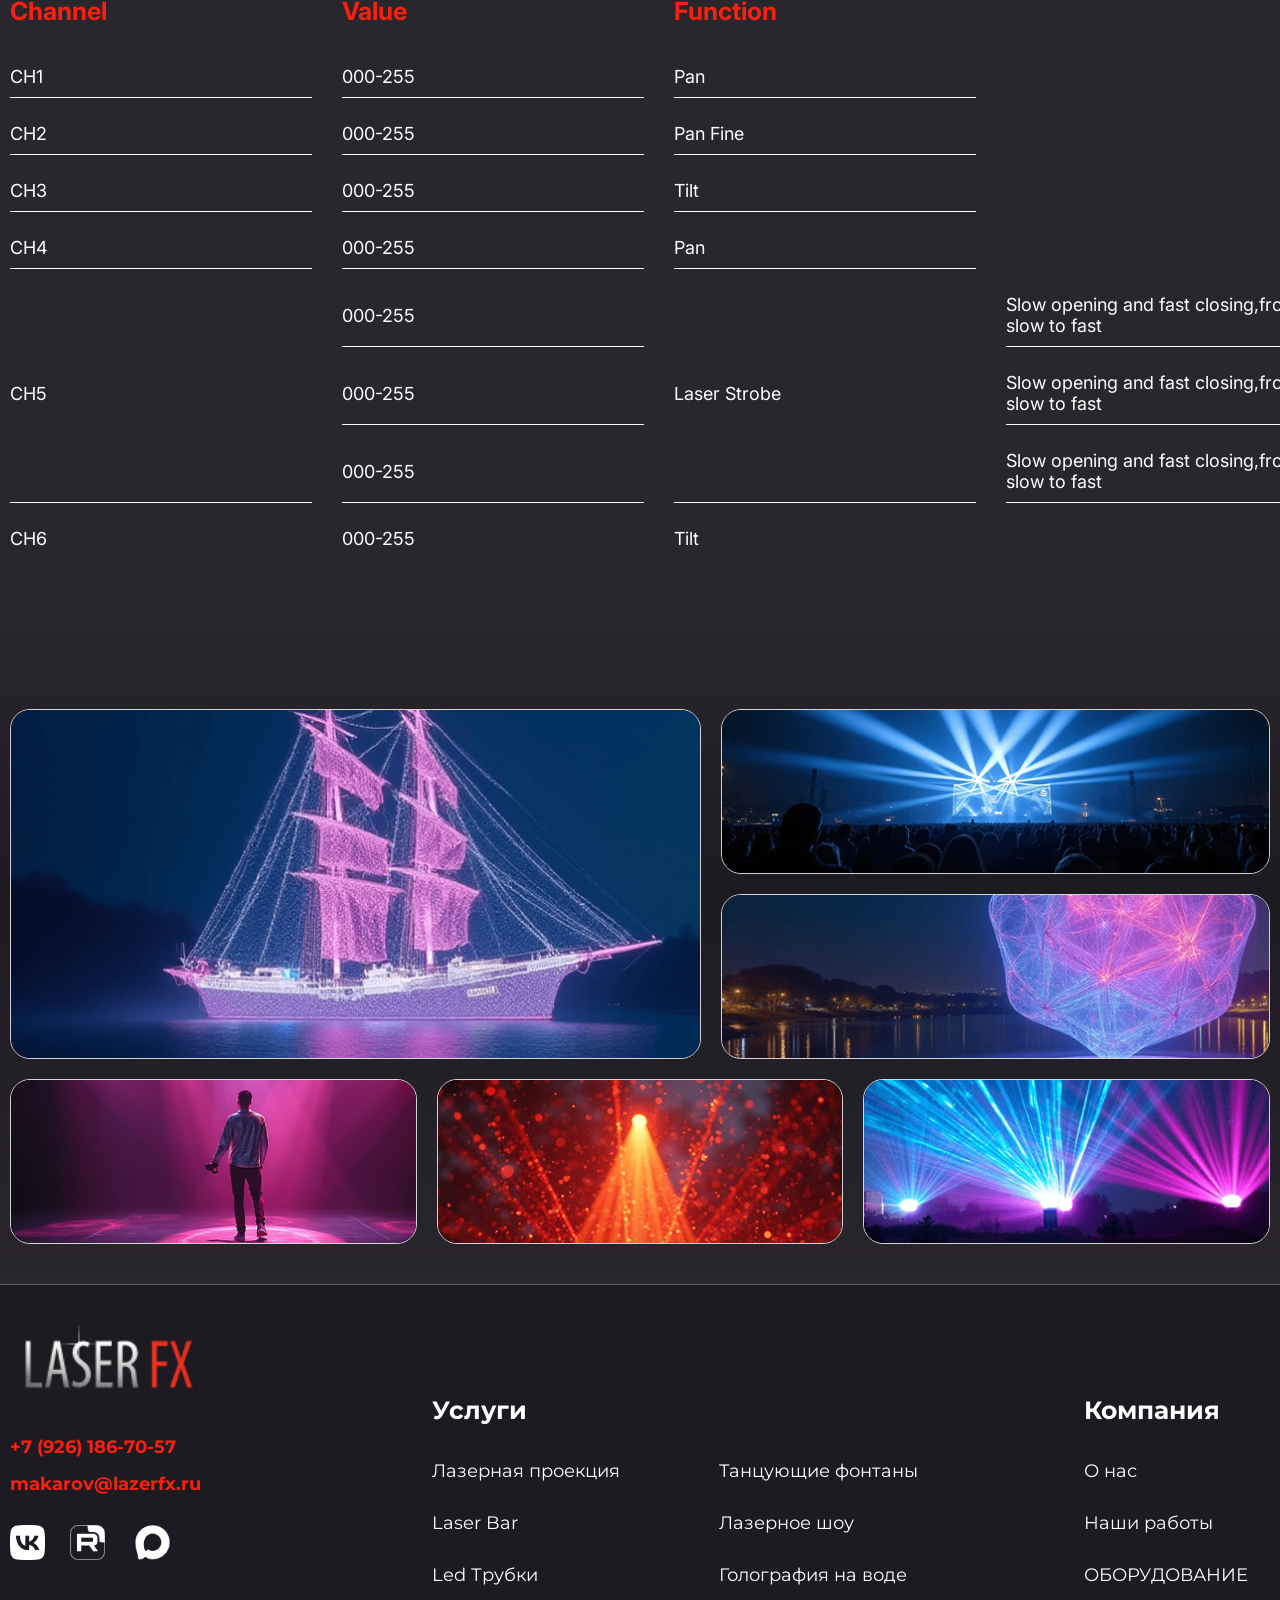
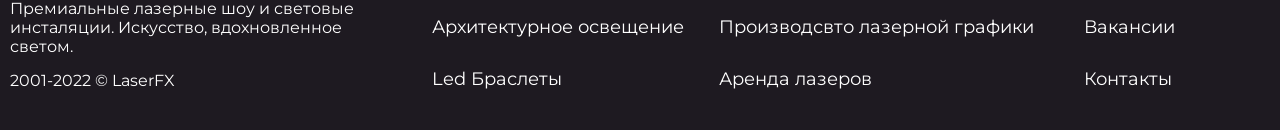
==== commit 5b02c2c6: "laserheadx2 tezlik" ====
--- a/laserheadx2.html
+++ b/laserheadx2.html
@@ -68,8 +68,10 @@
                             </nav>
                             <div class="burger-menu_btn">
                                 <img src="assets/images/burger-menu_btn.svg" alt="burger-menu_btn.svg"
-                                    class="btn active" decoding="async">
-                                <img src="assets/images/close-btn.svg" alt="close-btn.svg" class="btn" decoding="async">
+                                    class="btn active" decoding="async" loading="eager" fetchpriority="high" width="30"
+                                    height="30">
+                                <img src="assets/images/close-btn.svg" alt="close-btn.svg" class="btn" decoding="async"
+                                    loading="eager" fetchpriority="high" width="30" height="30">
                             </div>
                         </div>
                     </div>
@@ -146,7 +148,7 @@
                             <div class="breadcrumb">
                                 <a href="/" class="item">Главная</a>
                                 <div class="line"></div>
-                                <a href="/" class="item">Оборудование</a>
+                                <a href="oborudov.html" class="item">Оборудование</a>
                                 <div class="line"></div>
                                 <div class="item now">LaserHead X2 </div>
                             </div>
@@ -165,13 +167,16 @@
                 <div class="container">
                     <div class="images-block">
                         <div class="img">
-                            <img src="assets/images/product-section_img.png" alt="product-section_img.png">
+                            <img src="assets/images/product-section_img.png" alt="product-section_img.png"
+                                loading="eager" fetchpriority="high" decoding="async" width="420" height="350">
                         </div>
                         <div class="img">
-                            <img src="assets/images/product-section_img.png" alt="product-section_img.png">
+                            <img src="assets/images/product-section_img.png" alt="product-section_img.png"
+                                loading="eager" fetchpriority="high" decoding="async" width="420" height="350">
                         </div>
                         <div class="img">
-                            <img src="assets/images/product-section_img.png" alt="product-section_img.png">
+                            <img src="assets/images/product-section_img.png" alt="product-section_img.png"
+                                loading="eager" fetchpriority="high" decoding="async" width="420" height="350">
                         </div>
                     </div>
                     <div class="specifications">
@@ -181,7 +186,8 @@
                             </h2>
                             <div class="about-block">
                                 <p class="text">
-                                    <img src="assets/images/white-star.svg" alt="white-star.svg" class="icon" />
+                                    <img src="assets/images/white-star.svg" alt="white-star.svg" class="icon"
+                                        loading="lazy" decoding="async" fetchpriority="low" width="25" height="25" />
                                     Световая мощность:
                                 </p>
                                 <p class="text2">
@@ -190,7 +196,8 @@
                             </div>
                             <div class="about-block">
                                 <p class="text">
-                                    <img src="assets/images/white-star.svg" alt="white-star.svg" class="icon" />
+                                    <img src="assets/images/white-star.svg" alt="white-star.svg" class="icon"
+                                        loading="lazy" decoding="async" fetchpriority="low" width="25" height="25" />
                                     Цвет луча:
                                 </p>
                                 <p class="text2">
@@ -200,7 +207,8 @@
                             <!--  -->
                             <div class="about-block">
                                 <p class="text">
-                                    <img src="assets/images/white-star.svg" alt="white-star.svg" class="icon" />
+                                    <img src="assets/images/white-star.svg" alt="white-star.svg" class="icon"
+                                        loading="lazy" decoding="async" fetchpriority="low" width="25" height="25" />
                                     Диаметр луча:
                                 </p>
                                 <p class="text2">
@@ -210,14 +218,16 @@
                             <!--  -->
                             <div class="about-block">
                                 <p class="text">
-                                    <img src="assets/images/white-star.svg" alt="white-star.svg" class="icon" />
+                                    <img src="assets/images/white-star.svg" alt="white-star.svg" class="icon"
+                                        loading="lazy" decoding="async" fetchpriority="low" width="25" height="25" />
                                     Аналоговая модуляция
                                 </p>
                             </div>
                             <!--  -->
                             <div class="about-block">
                                 <p class="text">
-                                    <img src="assets/images/white-star.svg" alt="white-star.svg" class="icon" />
+                                    <img src="assets/images/white-star.svg" alt="white-star.svg" class="icon"
+                                        loading="lazy" decoding="async" fetchpriority="low" width="25" height="25" />
                                     Свет:
                                 </p>
                                 <p class="text2">
@@ -227,31 +237,34 @@
                             <!--  -->
                             <div class="about-block">
                                 <p class="text">
-                                    <img src="assets/images/white-star.svg" alt="white-star.svg" class="icon" />
+                                    <img src="assets/images/white-star.svg" alt="white-star.svg" class="icon"
+                                        loading="lazy" decoding="async" fetchpriority="low" width="25" height="25" />
                                     Управление вращением по каждой оси 16 бит
                                 </p>
                             </div>
                             <!--  -->
                             <div class="about-block">
                                 <p class="text">
-                                    <img src="assets/images/white-star.svg" alt="white-star.svg" class="icon" />
+                                    <img src="assets/images/white-star.svg" alt="white-star.svg" class="icon"
+                                        loading="lazy" decoding="async" fetchpriority="low" width="25" height="25" />
                                     Управление DMX 17 каналов
                                 </p>
                             </div>
                             <!--  -->
                             <div class="about-block">
                                 <p class="text">
-                                    <img src="assets/images/white-star.svg" alt="white-star.svg" class="icon" />
+                                    <img src="assets/images/white-star.svg" alt="white-star.svg" class="icon"
+                                        loading="lazy" decoding="async" fetchpriority="low" width="25" height="25" />
                                     Вес:
                                 </p>
                                 <p class="text2">
                                     7 кг
                                 </p>
                             </div>
-                            <!--  -->
-                            <div class="about-block">
-                                <p class="text">
-                                    <img src="assets/images/white-star.svg" alt="white-star.svg" class="icon" />
+                            <div class="about-block">
+                                <p class="text">
+                                    <img src="assets/images/white-star.svg" alt="white-star.svg" class="icon"
+                                        loading="lazy" decoding="async" fetchpriority="low" width="25" height="25" />
                                     Потребляемая мощность:
                                 </p>
                                 <p class="text2">
@@ -446,7 +459,7 @@
                                         <a class="menu-link" href="#">Наши работы</a>
                                     </li>
                                     <li class="menu-item">
-                                        <a class="menu-link" href="#">Оборудование</a>
+                                        <a class="menu-link" href="oborudov.html">ОБОРУДОВАНИЕ</a>
                                     </li>
                                     <li class="menu-item">
                                         <a class="menu-link" href="#">Вакансии</a>
@@ -467,9 +480,10 @@
     <div id="image-modal" class="modal-overlay">
         <div class="modal-content">
             <div class="modal-close">
-                <img src="assets/images/x.svg" alt="close">
+                <img src="assets/images/x.svg" alt="close" loading="lazy" decoding="async" fetchpriority="low"
+                    width="24" height="24">
             </div>
-            <img src="" class="custom-image" alt="enlarged-project">
+            <img src="" class="custom-image" alt="enlarged-project" loading="lazy" decoding="async" fetchpriority="low">
         </div>
     </div>
 
@@ -477,7 +491,8 @@
     <div id="video-modal" class="modal-overlay">
         <div class="modal-content">
             <div class="modal-close">
-                <img src="assets/images/x.svg" alt="close">
+                <img src="assets/images/x.svg" alt="close" loading="lazy" decoding="async" fetchpriority="low"
+                    width="24" height="24">
             </div>
             <div class="video-wrapper">
                 <!-- If iframe-based (YouTube/Rutube), this iframe will be active -->
--- a/assets/styles/index.css
+++ b/assets/styles/index.css
@@ -1701,7 +1701,6 @@
 
 .dmx17 {
   padding: 80px 0;
-  margin-bottom: 80px;
   background: rgba(255, 255, 255, 0.05);
 }
 .dmx17 .service-page_section-title {
@@ -1722,10 +1721,11 @@
 }
 .dmx17 .dmx-table-div .dmx-header-cell {
   color: #F92010;
-  font-size: 24px;
-  font-weight: 600;
-  line-height: normal;
-  padding-bottom: 25px;
+  font-size: 25px;
+  font-style: normal;
+  font-weight: 700;
+  line-height: normal;
+  padding-bottom: 30px;
 }
 .dmx17 .dmx-table-div .dmx-header-cell.empty-cell {
   padding-bottom: 0;
@@ -1762,5 +1762,6 @@
 }
 
 .laserheadx-precision {
-  margin-bottom: 40px;
+  padding: 80px 0 40px;
+  background: linear-gradient(180deg, rgba(255, 255, 255, 0.05) 0%, rgba(30, 26, 33, 0) 40%, rgba(30, 26, 33, 0) 40%, rgba(255, 255, 255, 0.05) 100%);
 }/*# sourceMappingURL=index.css.map */
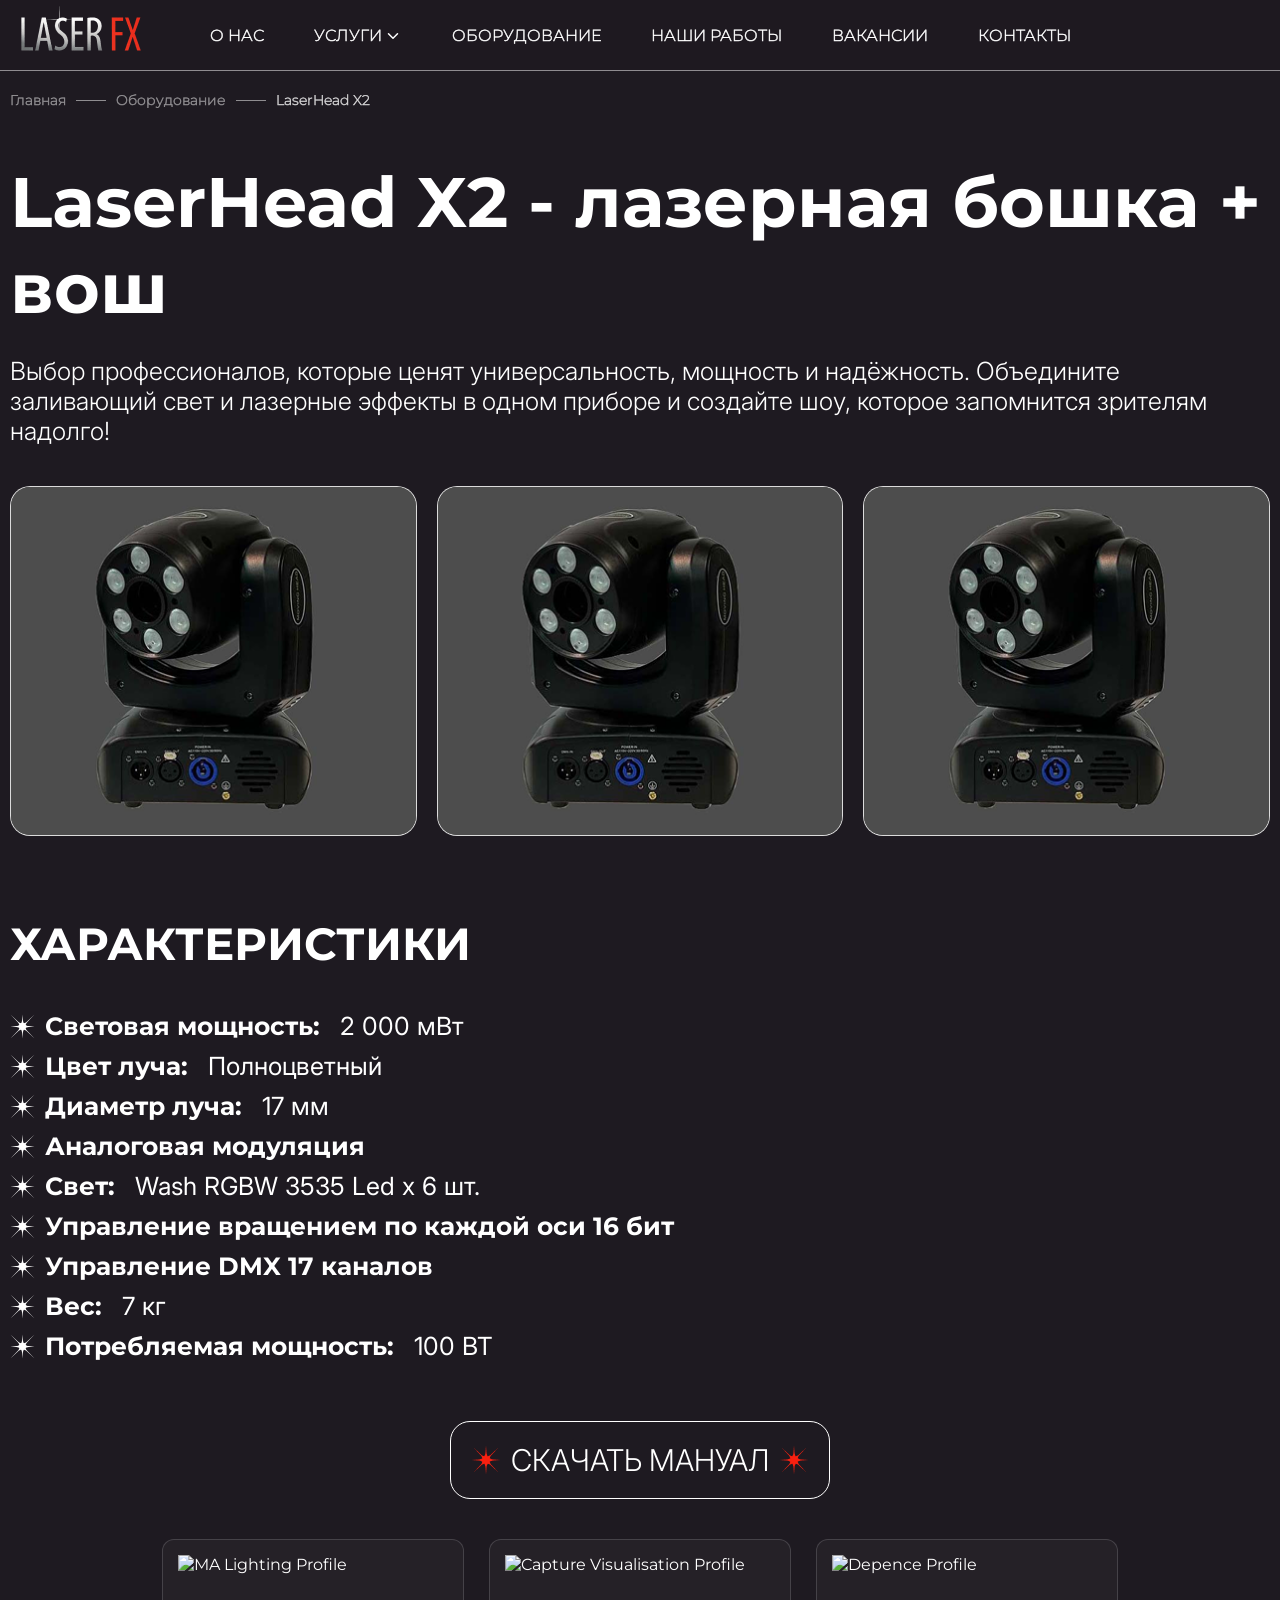
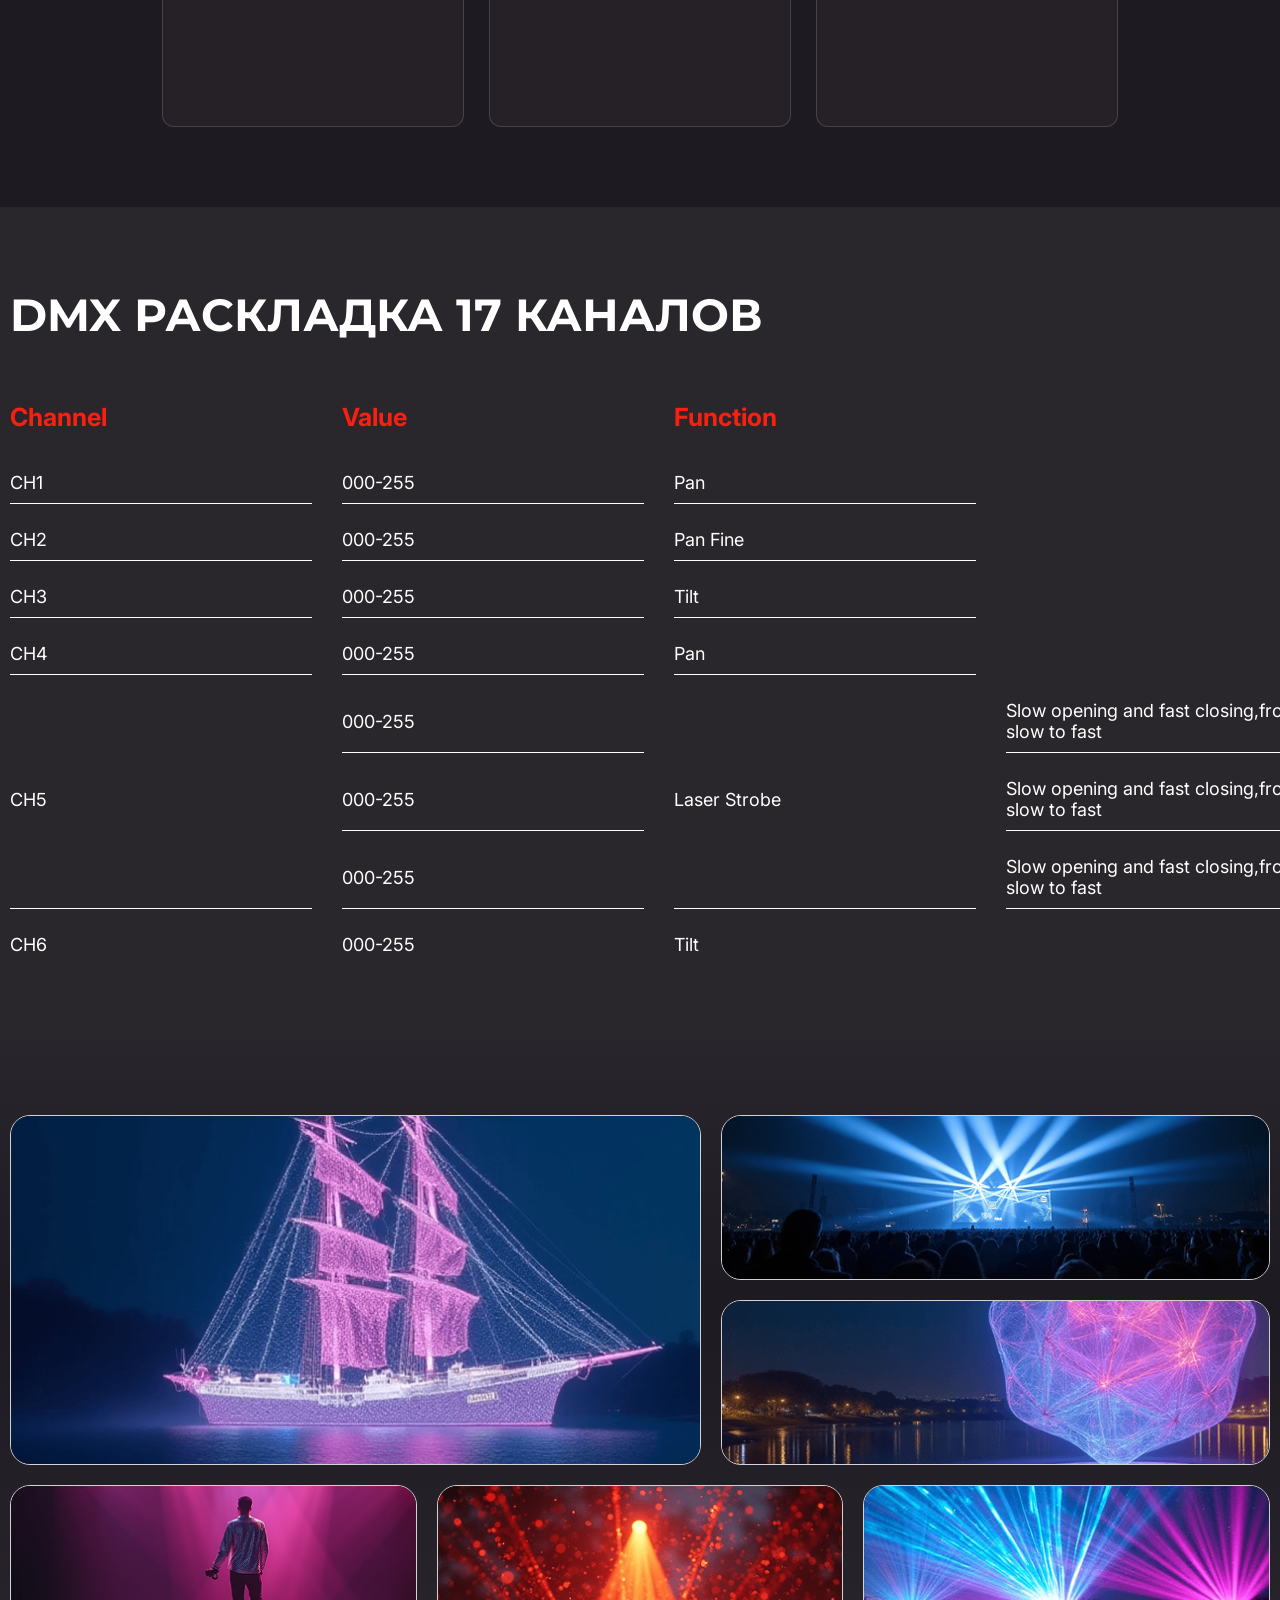
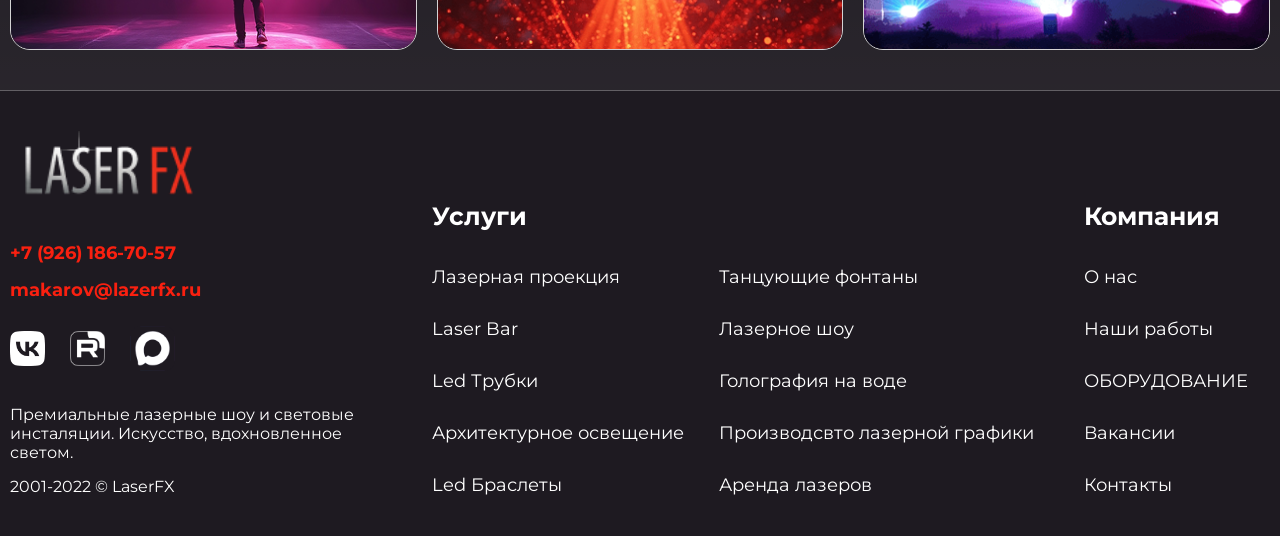
==== commit 3a6d10ca: "laserheadx2 tugadida uji" ====
--- a/laserheadx2.html
+++ b/laserheadx2.html
@@ -271,10 +271,11 @@
                                     100 ВТ
                                 </p>
                             </div>
-                            <!--  -->
-                        </div>
+                        </div>
+                    </div>
+                    <div class="product-downloads">
                         <div class="download-btn">
-                            <a class="main-btn" href="#">
+                            <a class="main-btn" href="https://laserfx.ru/eq/LASER_HEAD_X2.pdf" target="_blank">
                                 <img alt="star-img.png" decoding="async" height="30" loading="lazy"
                                     src="assets/images/star-img.png" width="30" />
                                 Скачать мануал
@@ -282,6 +283,22 @@
                                     src="assets/images/star-img.png" width="30" />
                             </a>
                         </div>
+                        <div class="brand-downloads">
+                            <div class="brand-item no-click">
+                                <img src="assets/images/Logo_MA.jpg" alt="MA Lighting Profile" loading="lazy"
+                                    decoding="async" width="302" height="188" />
+                            </div>
+                            <div class="brand-item zoom-trigger">
+                                <img src="assets/images/Logo_Capture.jpg" data-zoom-src="assets/images/capture.jpg"
+                                    alt="Capture Visualisation Profile" loading="lazy" decoding="async" width="302"
+                                    height="188" />
+                            </div>
+                            <div class="brand-item no-click">
+                                <img src="assets/images/Logo_Depence.jpg" alt="Depence Profile" loading="lazy"
+                                    decoding="async" width="302" height="188" />
+                            </div>
+                        </div>
+
                     </div>
                 </div>
             </section>
--- a/assets/styles/index.css
+++ b/assets/styles/index.css
@@ -1326,8 +1326,8 @@
 .modal-overlay .modal-content .custom-image {
   width: 100%;
   height: 100%;
-  -o-object-fit: cover;
-     object-fit: cover;
+  -o-object-fit: contain;
+     object-fit: contain;
   border-radius: 20px;
   display: block;
 }
@@ -1448,6 +1448,29 @@
   background: #F92010;
   border-color: #F92010;
   transform: rotate(90deg);
+}
+
+/* Specific styling for the Image Modal to shrink wrapper exactly to the image aspect ratio */
+#image-modal .modal-content {
+  width: auto;
+  height: auto;
+  max-width: 90vw;
+  max-height: 85vh;
+  aspect-ratio: auto;
+  overflow: visible;
+}
+#image-modal .modal-content .custom-image {
+  max-width: 90vw;
+  max-height: 85vh;
+  width: auto;
+  height: auto;
+  -o-object-fit: contain;
+     object-fit: contain;
+}
+#image-modal .modal-content .modal-close {
+  top: 15px;
+  right: 15px;
+  box-shadow: 0 4px 15px rgba(0, 0, 0, 0.4);
 }
 
 .other-page .main {
@@ -1648,6 +1671,10 @@
   transition: all 0.3s ease;
 }
 .product-section .images-block .img img {
+  width: 100%;
+  height: 100%;
+  -o-object-fit: cover;
+     object-fit: cover;
   transition: all 0.3s ease;
 }
 .product-section .images-block .img:hover {
@@ -1697,6 +1724,61 @@
   font-style: normal;
   font-weight: 400;
   line-height: normal;
+}
+.product-section .product-downloads {
+  display: flex;
+  flex-direction: column;
+  align-items: center;
+  gap: 40px;
+  margin-top: 60px;
+  margin-bottom: 80px;
+  width: 100%;
+}
+.product-section .product-downloads .download-btn {
+  display: flex;
+  justify-content: center;
+  width: 100%;
+}
+.product-section .product-downloads .brand-downloads {
+  display: flex;
+  justify-content: center;
+  gap: 25px;
+  width: 100%;
+  flex-wrap: wrap;
+}
+.product-section .product-downloads .brand-downloads .brand-item {
+  display: flex;
+  align-items: center;
+  justify-content: center;
+  width: 302px;
+  height: 188px;
+  padding: 15px;
+  border-radius: 12px;
+  border: 1px solid rgba(255, 255, 255, 0.15);
+  background: rgba(255, 255, 255, 0.03);
+  overflow: hidden;
+  transition: all 0.3s cubic-bezier(0.25, 0.8, 0.25, 1);
+}
+.product-section .product-downloads .brand-downloads .brand-item img {
+  width: 100%;
+  height: 100%;
+  -o-object-fit: contain;
+     object-fit: contain;
+  transition: all 0.5s ease;
+}
+.product-section .product-downloads .brand-downloads .brand-item.zoom-trigger {
+  cursor: pointer;
+}
+.product-section .product-downloads .brand-downloads .brand-item.zoom-trigger:hover {
+  border-color: #F92010;
+  transform: translateY(-5px);
+  box-shadow: 0 10px 25px rgba(249, 32, 16, 0.15);
+}
+.product-section .product-downloads .brand-downloads .brand-item.zoom-trigger:hover img {
+  transform: scale(1.03);
+}
+.product-section .product-downloads .brand-downloads .brand-item.no-click {
+  cursor: default;
 }
 
 .dmx17 {
